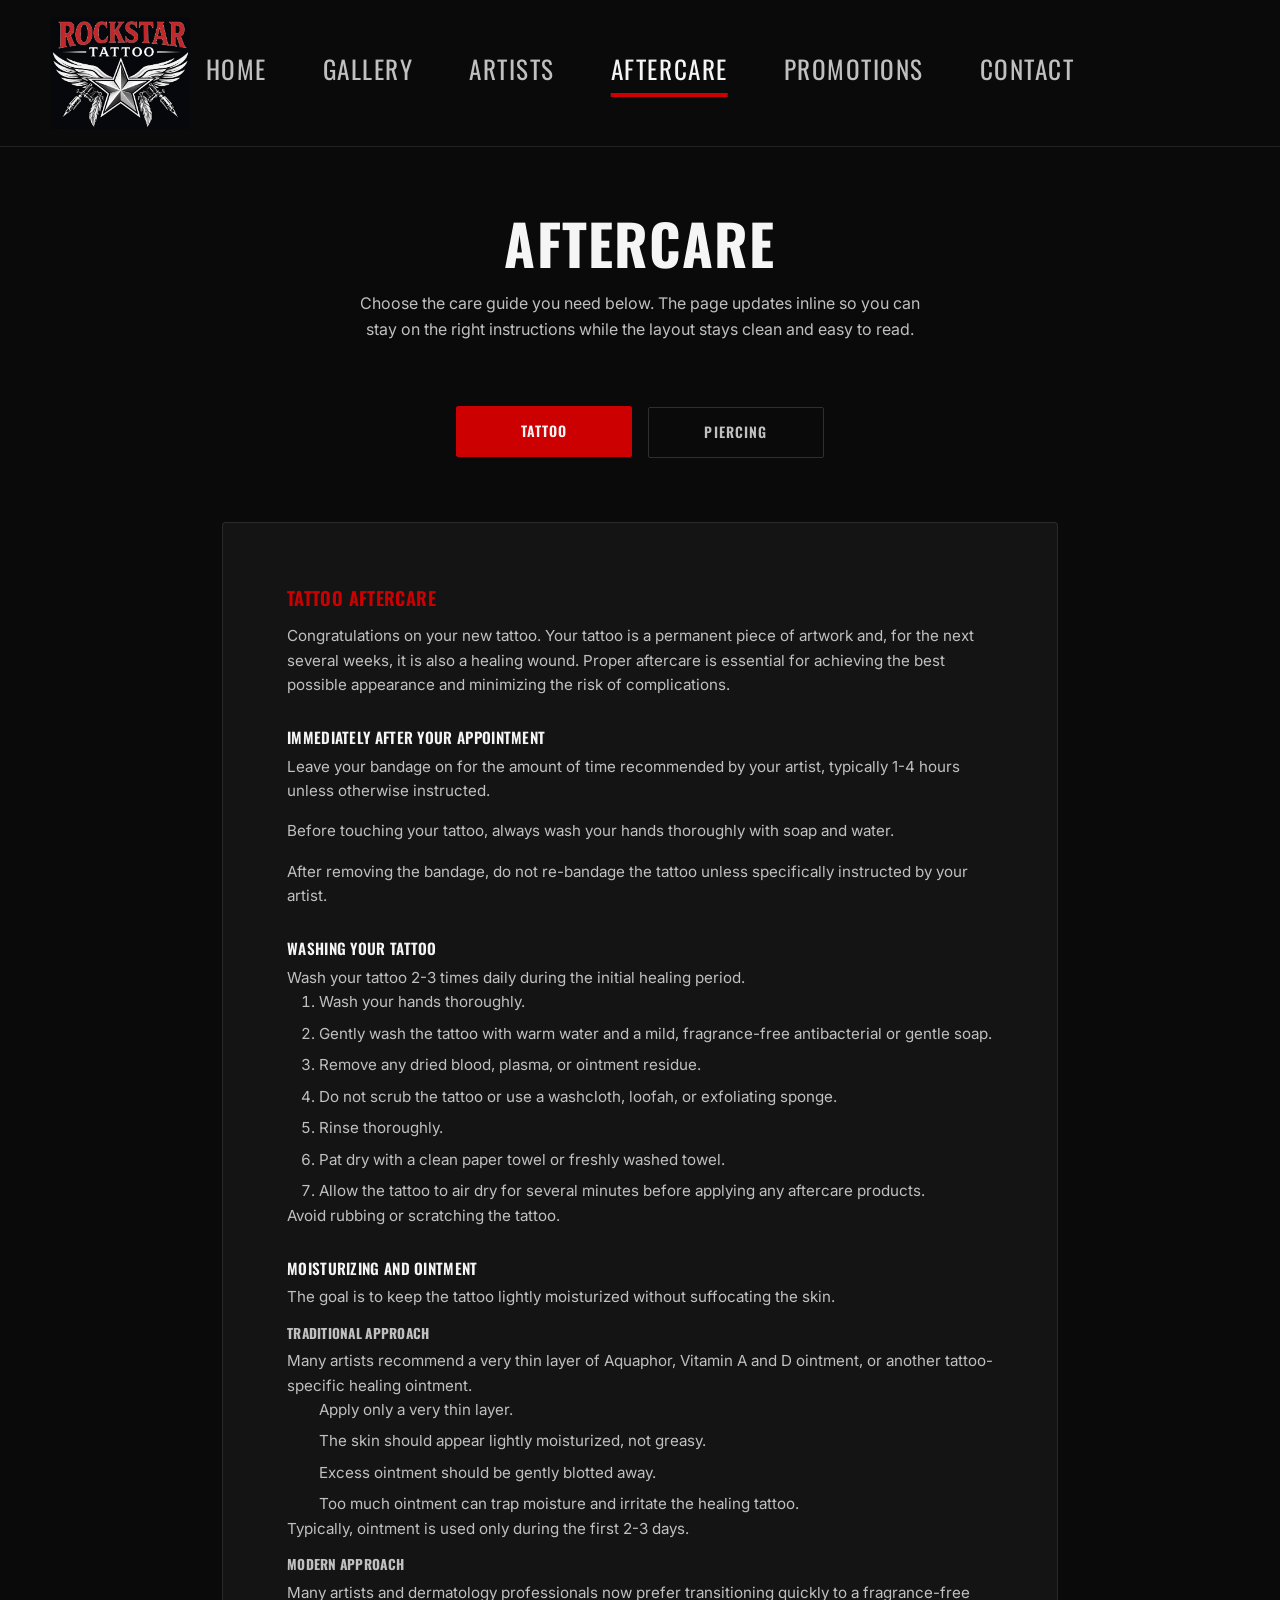
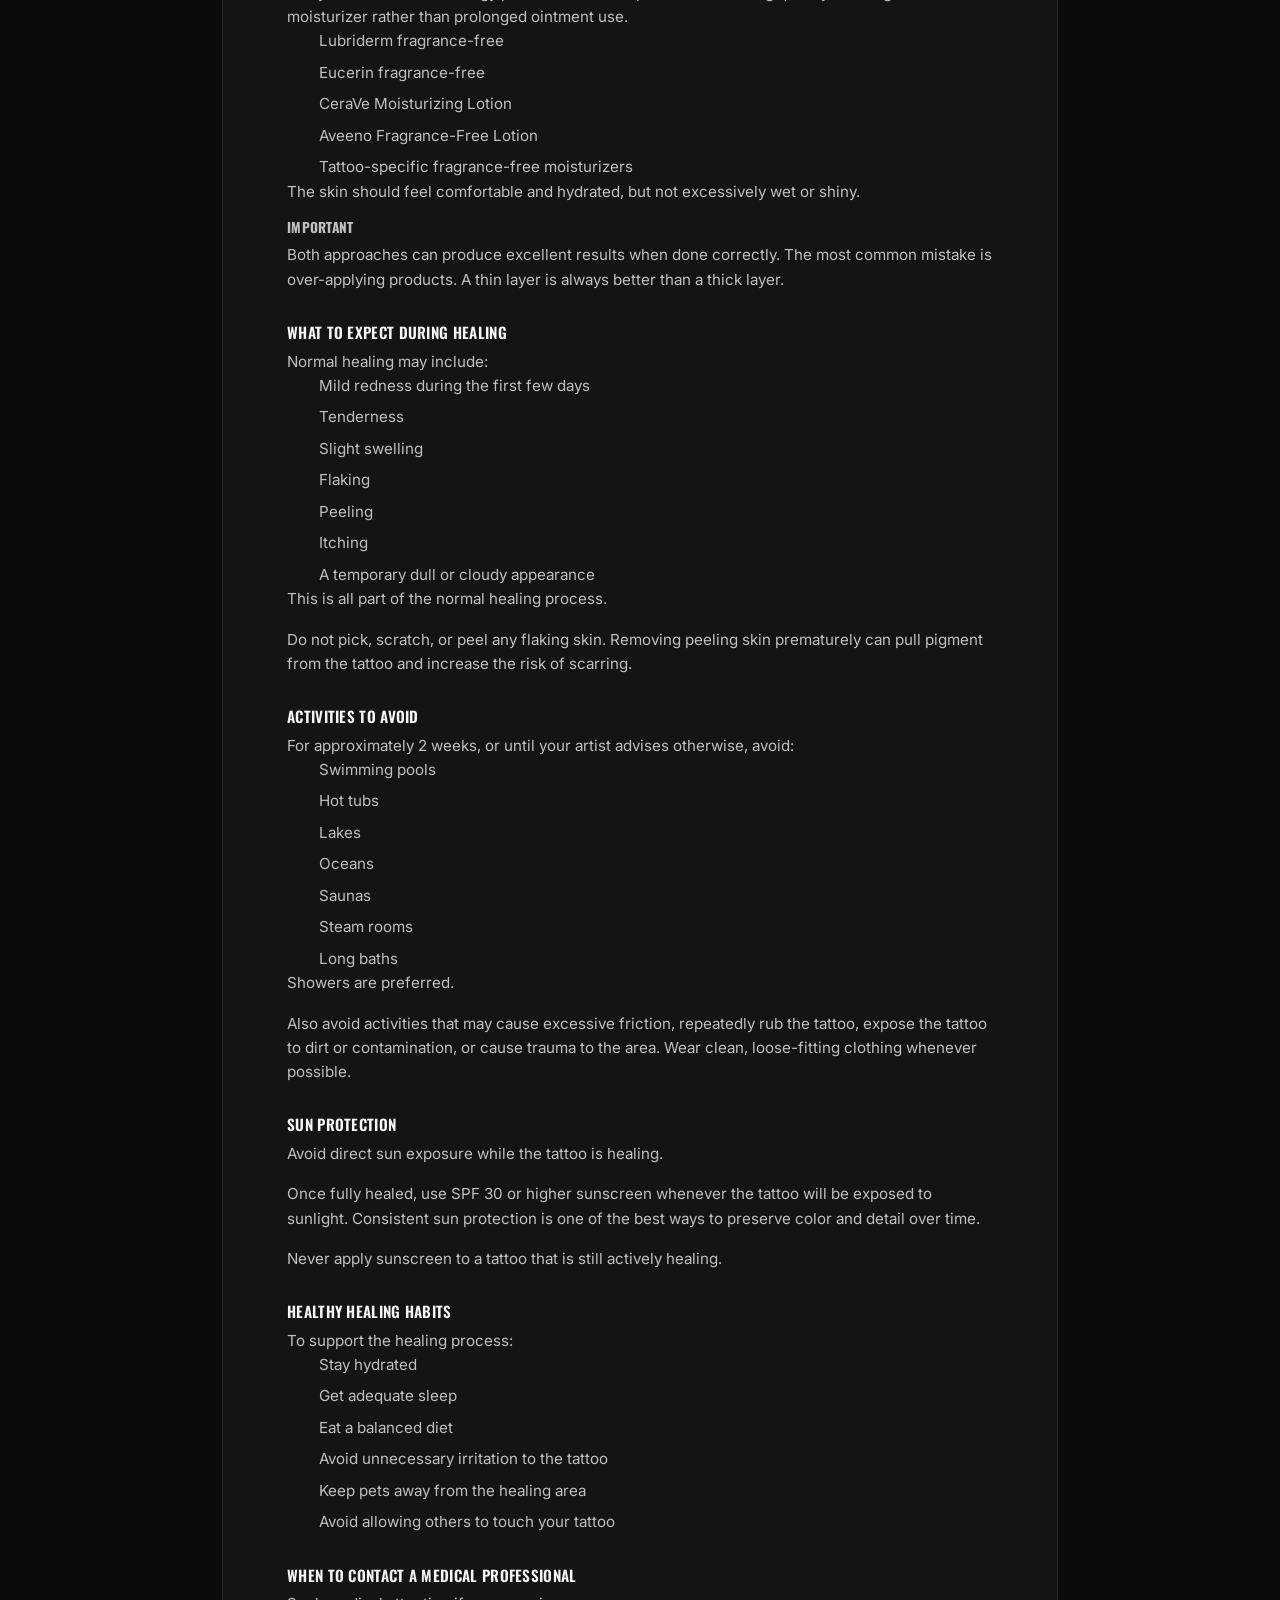
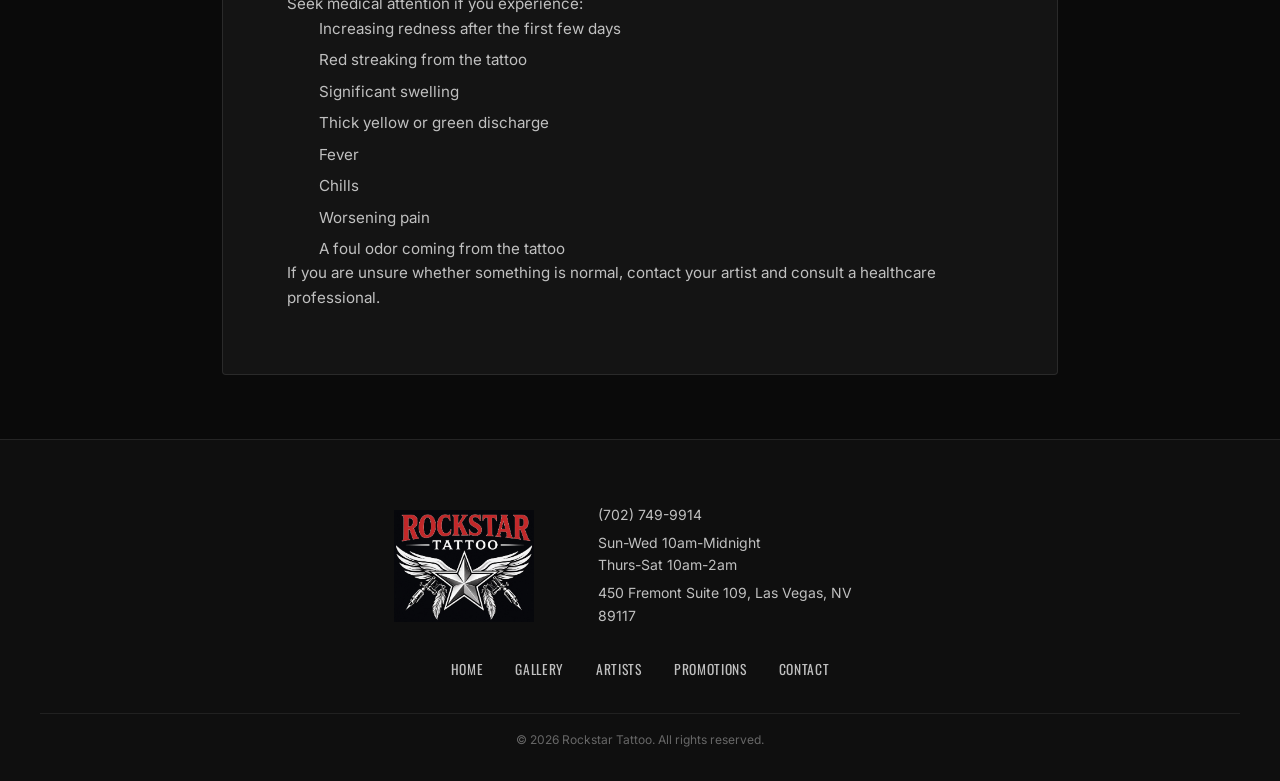
==== aftercare.html @ 1f066c07 "Polish mobile services and navigation Keep services in a two-column mobile layout with tighter spaci" ====
<!DOCTYPE html>
<html lang="en">
<head>
  <meta charset="UTF-8">
  <meta name="viewport" content="width=device-width, initial-scale=1.0">
  <title>Aftercare | Rockstar Tattoo</title>
  <meta name="description" content="Read Rockstar Tattoo's tattoo and piercing aftercare instructions in one easy-to-use page.">
  <meta property="og:title" content="Aftercare | Rockstar Tattoo">
  <meta property="og:description" content="Tattoo and piercing aftercare instructions from Rockstar Tattoo.">
  <meta property="og:image" content="assets/images/rockstar-logo.jpg">
  <meta property="og:type" content="website">

  <link rel="stylesheet" href="css/variables.css?v=logo-jpg-1">
  <link rel="stylesheet" href="css/reset.css?v=layout-refine-1">
  <link rel="stylesheet" href="css/typography.css?v=cleanup-1">
  <link rel="stylesheet" href="css/header.css?v=cleanup-1">
  <link rel="stylesheet" href="css/nav.css?v=mobile-touchup-1">
  <link rel="stylesheet" href="css/footer.css?v=layout-refine-1">
  <link rel="stylesheet" href="css/aftercare.css?v=cleanup-1">
</head>
<body>

  <div class="promo-bar" role="banner" aria-label="Promotion announcement"></div>
  <!-- Sticky Header -->
  <header class="site-header">
    <a href="index.html">
      <img src="assets/images/rockstar-logo.jpg" alt="Rockstar Tattoo" class="header-logo" width="1905" height="1534">
    </a>
    <nav class="header-nav" aria-label="Main navigation">
      <a href="index.html">Home</a>
      <a href="gallery.html">Gallery</a>
      <a href="artists.html">Artists</a>
      <div class="nav-item-dropdown">
        <button type="button" class="nav-dropdown-toggle active" id="aftercare-header-toggle" aria-expanded="false" aria-controls="aftercare-header-menu">
          Aftercare
        </button>
        <div class="nav-dropdown-menu" id="aftercare-header-menu" aria-label="Aftercare submenu">
          <a href="aftercare.html?type=tattoo">Tattoo Aftercare</a>
          <a href="aftercare.html?type=piercing">Piercing Aftercare</a>
        </div>
      </div>
      <a href="promotions.html">Promotions</a>
      <a href="contact.html">Contact</a>
    </nav>
    <div class="header-actions">
      <button class="hamburger" id="hamburger" aria-expanded="false" aria-label="Open navigation menu" aria-controls="nav-overlay">
        <span></span><span></span><span></span>
      </button>
    </div>
  </header>
  <!-- Mobile Nav Overlay -->
  <div class="nav-overlay" id="nav-overlay" role="dialog" aria-label="Navigation menu" aria-hidden="true">
    <button class="nav-close" id="nav-close" aria-label="Close navigation menu">&#x2715;</button>
    <nav aria-label="Mobile navigation">
      <a href="index.html">Home</a>
      <a href="gallery.html">Gallery</a>
      <a href="artists.html">Artists</a>
      <div class="nav-item-dropdown">
        <button type="button" class="nav-dropdown-toggle active" id="aftercare-mobile-toggle" aria-expanded="false" aria-controls="aftercare-mobile-menu">
          Aftercare
        </button>
        <div class="nav-dropdown-menu" id="aftercare-mobile-menu" aria-label="Aftercare submenu">
          <a href="aftercare.html?type=tattoo">Tattoo Aftercare</a>
          <a href="aftercare.html?type=piercing">Piercing Aftercare</a>
        </div>
      </div>
      <a href="promotions.html">Promotions</a>
      <a href="contact.html">Contact</a>
    </nav>
  </div>


  <main class="aftercare-page">
    <h1>Aftercare</h1>
    <p class="aftercare-intro">Choose the care guide you need below. The page updates inline so you can stay on the right instructions while the layout stays clean and easy to read.</p>

    <div class="aftercare-switcher" aria-label="Aftercare type switcher">
      <button type="button" class="aftercare-tab is-active" data-aftercare-target="tattoo" aria-pressed="true">Tattoo</button>
      <button type="button" class="aftercare-tab" data-aftercare-target="piercing" aria-pressed="false">Piercing</button>
    </div>

    <div class="aftercare-panels" aria-live="polite">
      <article class="aftercare-panel" data-aftercare-panel="tattoo">
        <h2>Tattoo Aftercare</h2>
        <p>Congratulations on your new tattoo. Your tattoo is a permanent piece of artwork and, for the next several weeks, it is also a healing wound. Proper aftercare is essential for achieving the best possible appearance and minimizing the risk of complications.</p>

        <h3>Immediately After Your Appointment</h3>
        <p>Leave your bandage on for the amount of time recommended by your artist, typically 1-4 hours unless otherwise instructed.</p>
        <p>Before touching your tattoo, always wash your hands thoroughly with soap and water.</p>
        <p>After removing the bandage, do not re-bandage the tattoo unless specifically instructed by your artist.</p>

        <h3>Washing Your Tattoo</h3>
        <p>Wash your tattoo 2-3 times daily during the initial healing period.</p>
        <ol class="aftercare-steps">
          <li>Wash your hands thoroughly.</li>
          <li>Gently wash the tattoo with warm water and a mild, fragrance-free antibacterial or gentle soap.</li>
          <li>Remove any dried blood, plasma, or ointment residue.</li>
          <li>Do not scrub the tattoo or use a washcloth, loofah, or exfoliating sponge.</li>
          <li>Rinse thoroughly.</li>
          <li>Pat dry with a clean paper towel or freshly washed towel.</li>
          <li>Allow the tattoo to air dry for several minutes before applying any aftercare products.</li>
        </ol>
        <p>Avoid rubbing or scratching the tattoo.</p>

        <h3>Moisturizing and Ointment</h3>
        <p>The goal is to keep the tattoo lightly moisturized without suffocating the skin.</p>
        <h4>Traditional Approach</h4>
        <p>Many artists recommend a very thin layer of Aquaphor, Vitamin A and D ointment, or another tattoo-specific healing ointment.</p>
        <ul class="aftercare-list">
          <li>Apply only a very thin layer.</li>
          <li>The skin should appear lightly moisturized, not greasy.</li>
          <li>Excess ointment should be gently blotted away.</li>
          <li>Too much ointment can trap moisture and irritate the healing tattoo.</li>
        </ul>
        <p>Typically, ointment is used only during the first 2-3 days.</p>
        <h4>Modern Approach</h4>
        <p>Many artists and dermatology professionals now prefer transitioning quickly to a fragrance-free moisturizer rather than prolonged ointment use.</p>
        <ul class="aftercare-list">
          <li>Lubriderm fragrance-free</li>
          <li>Eucerin fragrance-free</li>
          <li>CeraVe Moisturizing Lotion</li>
          <li>Aveeno Fragrance-Free Lotion</li>
          <li>Tattoo-specific fragrance-free moisturizers</li>
        </ul>
        <p>The skin should feel comfortable and hydrated, but not excessively wet or shiny.</p>
        <h4>Important</h4>
        <p>Both approaches can produce excellent results when done correctly. The most common mistake is over-applying products. A thin layer is always better than a thick layer.</p>

        <h3>What to Expect During Healing</h3>
        <p>Normal healing may include:</p>
        <ul class="aftercare-list">
          <li>Mild redness during the first few days</li>
          <li>Tenderness</li>
          <li>Slight swelling</li>
          <li>Flaking</li>
          <li>Peeling</li>
          <li>Itching</li>
          <li>A temporary dull or cloudy appearance</li>
        </ul>
        <p>This is all part of the normal healing process.</p>
        <p>Do not pick, scratch, or peel any flaking skin. Removing peeling skin prematurely can pull pigment from the tattoo and increase the risk of scarring.</p>

        <h3>Activities to Avoid</h3>
        <p>For approximately 2 weeks, or until your artist advises otherwise, avoid:</p>
        <ul class="aftercare-list">
          <li>Swimming pools</li>
          <li>Hot tubs</li>
          <li>Lakes</li>
          <li>Oceans</li>
          <li>Saunas</li>
          <li>Steam rooms</li>
          <li>Long baths</li>
        </ul>
        <p>Showers are preferred.</p>
        <p>Also avoid activities that may cause excessive friction, repeatedly rub the tattoo, expose the tattoo to dirt or contamination, or cause trauma to the area. Wear clean, loose-fitting clothing whenever possible.</p>

        <h3>Sun Protection</h3>
        <p>Avoid direct sun exposure while the tattoo is healing.</p>
        <p>Once fully healed, use SPF 30 or higher sunscreen whenever the tattoo will be exposed to sunlight. Consistent sun protection is one of the best ways to preserve color and detail over time.</p>
        <p>Never apply sunscreen to a tattoo that is still actively healing.</p>

        <h3>Healthy Healing Habits</h3>
        <p>To support the healing process:</p>
        <ul class="aftercare-list">
          <li>Stay hydrated</li>
          <li>Get adequate sleep</li>
          <li>Eat a balanced diet</li>
          <li>Avoid unnecessary irritation to the tattoo</li>
          <li>Keep pets away from the healing area</li>
          <li>Avoid allowing others to touch your tattoo</li>
        </ul>

        <h3>When to Contact a Medical Professional</h3>
        <p>Seek medical attention if you experience:</p>
        <ul class="aftercare-list">
          <li>Increasing redness after the first few days</li>
          <li>Red streaking from the tattoo</li>
          <li>Significant swelling</li>
          <li>Thick yellow or green discharge</li>
          <li>Fever</li>
          <li>Chills</li>
          <li>Worsening pain</li>
          <li>A foul odor coming from the tattoo</li>
        </ul>
        <p>If you are unsure whether something is normal, contact your artist and consult a healthcare professional.</p>
      </article>

      <article class="aftercare-panel" data-aftercare-panel="piercing" hidden>
        <h2>Piercing Aftercare</h2>
        <p>Congratulations on your new piercing. A piercing heals from the outside inward and often takes longer to heal than it appears. Patience and consistent aftercare are the keys to a successful healing process.</p>

        <h3>General Care</h3>
        <p>Always wash your hands before touching your piercing or jewelry.</p>
        <ul class="aftercare-list">
          <li>Leave jewelry in place.</li>
          <li>Avoid unnecessary touching, twisting, or rotating.</li>
          <li>Avoid changing jewelry until healing is complete or your piercer advises it is safe.</li>
          <li>Avoid sleeping directly on healing piercings whenever possible.</li>
          <li>Keep cosmetics, skincare products, and hair products away from the piercing.</li>
        </ul>

        <h3>Cleaning Your Piercing</h3>
        <h4>Modern Standard (Recommended)</h4>
        <p>Most professional piercing organizations today recommend sterile saline wound wash 0.9 percent sodium chloride.</p>
        <p>To clean:</p>
        <ol class="aftercare-steps">
          <li>Spray sterile saline onto the piercing.</li>
          <li>Allow it to soak briefly.</li>
          <li>Gently remove softened debris if necessary.</li>
          <li>Pat dry with clean disposable paper products.</li>
        </ol>
        <p>Clean 1-2 times daily unless instructed otherwise by your piercer.</p>

        <h4>Traditional Approach</h4>
        <p>Some studios have historically recommended products such as Bactine, antiseptic sprays, or sea salt soaks. Many people have healed successfully using these methods.</p>
        <p>However, modern piercing standards generally favor sterile saline because it is less likely to cause irritation and is easier to use consistently.</p>
        <p>If your piercer specifically recommends Bactine or another antiseptic product, follow their guidance and monitor for dryness or irritation.</p>

        <h3>Oral Piercings</h3>
        <p>Healing typically takes 4-8 weeks.</p>
        <p>Care:</p>
        <ul class="aftercare-list">
          <li>Use an alcohol-free antimicrobial mouth rinse after meals and before bed.</li>
          <li>Rinse with water after eating if mouthwash is not available.</li>
          <li>Maintain excellent oral hygiene.</li>
          <li>Minimize alcohol and tobacco use during healing.</li>
          <li>Avoid oral contact until your piercer's recommended healing period has passed.</li>
          <li>Expect some swelling during the first several days.</li>
        </ul>
        <p>Cold beverages and ice chips may help reduce swelling.</p>

        <h3>Ear, Nose, Eyebrow, Septum, and Facial Piercings</h3>
        <p>Healing times vary and may range from several weeks to many months depending on the location.</p>
        <p>Care:</p>
        <ul class="aftercare-list">
          <li>Clean with sterile saline.</li>
          <li>Leave jewelry in place.</li>
          <li>Avoid sleeping directly on the piercing.</li>
          <li>Clean earbuds, headphones, phones, and pillowcases regularly.</li>
          <li>Avoid unnecessary touching.</li>
        </ul>

        <h3>Navel, Nipple, and Genital Piercings</h3>
        <p>These areas may take several months to heal fully.</p>
        <p>Care:</p>
        <ul class="aftercare-list">
          <li>Clean with sterile saline.</li>
          <li>Wear clean, breathable clothing.</li>
          <li>Minimize friction whenever possible.</li>
          <li>Follow all jewelry recommendations from your piercer.</li>
        </ul>
        <p>For genital piercings:</p>
        <ul class="aftercare-list">
          <li>Practice excellent hygiene.</li>
          <li>Avoid contact with unwashed hands.</li>
          <li>Follow your piercer's recommendations regarding sexual activity during healing.</li>
        </ul>

        <h3>What Is Normal During Healing</h3>
        <p>You may experience:</p>
        <ul class="aftercare-list">
          <li>Mild redness</li>
          <li>Slight swelling</li>
          <li>Tenderness</li>
          <li>Clear or pale-yellow discharge that dries into crusties</li>
          <li>Temporary sensitivity</li>
        </ul>
        <p>These are normal signs of healing.</p>

        <h3>When to Contact a Medical Professional</h3>
        <p>Seek medical attention if you experience:</p>
        <ul class="aftercare-list">
          <li>Increasing redness</li>
          <li>Significant swelling</li>
          <li>Severe pain</li>
          <li>Green or dark-colored discharge</li>
          <li>Fever</li>
          <li>Chills</li>
          <li>Red streaking</li>
          <li>A foul odor from the piercing</li>
        </ul>
        <p>If you are unsure whether your symptoms are normal, contact your piercer and consult a healthcare professional.</p>

        <h3>Final Thoughts</h3>
        <p>Healing is a partnership between you, your artist or piercer, and your body.</p>
        <p>Most complications occur from excessive touching, over-cleaning, under-cleaning, picking at healing tissue, using too many products, or returning to normal activities too quickly.</p>
        <p>When in doubt, keep it simple: keep the area clean, avoid unnecessary irritation, and give your body time to heal. Consistent, gentle care almost always produces the best results.</p>
      </article>
    </div>
  </main>
  <!-- Footer -->
  <footer class="site-footer">
    <div class="footer-inner">
      <a href="index.html">
        <img src="assets/images/rockstar-logo.jpg" alt="Rockstar Tattoo" class="footer-logo" width="1905" height="1534" loading="lazy">
      </a>
      <nav class="footer-nav" aria-label="Footer navigation">
        <a href="index.html">Home</a>
        <a href="gallery.html">Gallery</a>
        <a href="artists.html">Artists</a>
        <a href="promotions.html">Promotions</a>
        <a href="contact.html">Contact</a>
      </nav>
      <div class="footer-info">
        <a href="tel:7027499914">(702) 749-9914</a>
        <p class="footer-hours">Sun-Wed 10am-Midnight<br>Thurs-Sat 10am-2am</p>
        <p>450 Fremont Suite 109, Las Vegas, NV 89117</p>
      </div>
    </div>
    <p class="footer-copyright">&copy; <span id="footer-year"></span> Rockstar Tattoo. All rights reserved.</p>
  </footer>

  <script src="js/promos.js?v=cleanup-1"></script>
  <script src="js/nav.js?v=cleanup-1"></script>
  <script src="js/countdown.js?v=cleanup-1"></script>
  <script src="js/aftercare.js?v=cleanup-1"></script>
</body>
</html>
---- css/variables.css ----
:root {
  /* Palette */
  --color-black:   #0a0a0a;
  --color-red:     #cc0000;
  --color-silver:  #c0c0c0;
  --color-white:   #f5f5f5;
  --color-overlay: rgba(0, 0, 0, 0.6);

  /* Typography */
  --font-heading: 'Oswald', sans-serif;
  --font-body:    'Inter', sans-serif;
  --font-size-base: 1rem;
  --line-height-base: 1.6;

  /* Spacing */
  --space-xs: 0.5rem;
  --space-sm: 1rem;
  --space-md: 2rem;
  --space-lg: 4rem;
  --space-xl: 8rem;

  /* Layout */
  --max-width:    1200px;
  --header-height: 126px;

  /* Transitions */
  --transition-fast: 150ms ease;
  --transition-base: 300ms ease;

  /* Z-index scale */
  --z-header:  100;
  --z-overlay: 200;
  --z-modal:   300;
}

/* Focus ring — red/silver for dark palette */
:focus-visible {
  outline: 2px solid var(--color-red);
  outline-offset: 3px;
}

@media (prefers-reduced-motion: reduce) {
  :root {
    --transition-fast: 0ms;
    --transition-base: 0ms;
  }
}

@media (min-width: 1280px) {
  :root {
    --header-height: 147px;
  }
}
---- css/typography.css ----
@import url('https://fonts.googleapis.com/css2?family=Oswald:wght@400;600;700&family=Inter:wght@400;500;600&display=swap');

body {
  font-family: var(--font-body);
  font-size: var(--font-size-base);
  color: var(--color-white);
  background-color: var(--color-black);
}

h1, h2, h3, h4, h5, h6 {
  font-family: var(--font-heading);
  line-height: 1.15;
  letter-spacing: 0.02em;
  text-transform: uppercase;
}

h1 { font-size: clamp(2rem, 5vw, 3.5rem); font-weight: 700; }
h2 { font-size: clamp(1.5rem, 4vw, 2.5rem); font-weight: 600; }
h3 { font-size: clamp(1.1rem, 2.5vw, 1.5rem); font-weight: 600; }

p {
  line-height: var(--line-height-base);
  color: var(--color-silver);
}

.text-red    { color: var(--color-red); }
.text-silver { color: var(--color-silver); }
.text-white  { color: var(--color-white); }

/* Buttons */
.btn-primary,
.btn-secondary,
.btn-call {
  display: inline-block;
  font-family: var(--font-heading);
  font-weight: 600;
  font-size: 0.9rem;
  letter-spacing: 0.08em;
  text-transform: uppercase;
  padding: 0.75rem 1.75rem;
  border-radius: 2px;
  transition: background-color var(--transition-fast), color var(--transition-fast),
              transform var(--transition-fast);
  cursor: pointer;
  border: none;
}

.btn-primary {
  background-color: var(--color-red);
  color: var(--color-white);
}

.btn-primary:hover {
  background-color: #aa0000;
  transform: translateY(-1px);
}

.btn-secondary {
  background-color: transparent;
  color: var(--color-white);
  border: 2px solid var(--color-silver);
}

.btn-secondary:hover {
  background-color: var(--color-silver);
  color: var(--color-black);
}

.btn-call {
  background-color: var(--color-red);
  color: var(--color-white);
  width: 100%;
  text-align: center;
}

.btn-call:hover {
  background-color: #aa0000;
}
---- css/header.css ----
/* ── Promo Bar ── */
.promo-bar {
  background-color: var(--color-red);
  color: var(--color-white);
  text-align: center;
  padding: var(--space-xs) var(--space-sm);
  font-family: var(--font-body);
  font-size: 0.85rem;
  display: none; /* shown by JS when promo is active */
}

.promo-bar.is-visible {
  display: block;
}

.promo-bar a {
  color: var(--color-white);
  text-decoration: underline;
  font-weight: 600;
}

/* ── Sticky Header ── */
.site-header {
  position: sticky;
  top: 0;
  z-index: var(--z-header);
  height: var(--header-height);
  background-color: var(--color-black);
  border-bottom: 1px solid rgba(192, 192, 192, 0.12);
  display: flex;
  align-items: center;
  justify-content: space-between;
  padding: 0 clamp(1rem, 4vw, 3.5rem);
}

.site-header > a {
  position: relative;
  z-index: 2;
  display: flex;
  align-items: center;
}

.header-logo {
  height: 95px;
  width: auto;
  object-fit: contain;
  display: block;
}

@media (min-width: 1280px) {
  .header-logo {
    height: 112px;
  }
}

/* ── Desktop Nav (hidden on mobile) ── */
.header-nav {
  display: none;
}

@media (min-width: 1280px) {
  .header-nav {
    position: absolute;
    left: 50%;
    transform: translateX(-50%);
    display: flex;
    align-items: center;
    justify-content: center;
    gap: 3.5rem;
    width: max-content;
    max-width: calc(100vw - 16rem);
  }

  .header-nav a,
  .header-nav .nav-dropdown-toggle {
    font-family: var(--font-heading);
    font-size: 1.575rem;
    letter-spacing: 0.06em;
    text-transform: uppercase;
    color: var(--color-silver);
    transition: color var(--transition-fast);
    padding-bottom: 0.25rem;
    border-bottom: 4px solid transparent;
    background: none;
    border-left: none;
    border-right: none;
    border-top: none;
    outline: none;
    cursor: pointer;
  }

  .header-nav a:hover,
  .header-nav a.active,
  .header-nav .nav-dropdown-toggle:hover,
  .header-nav .nav-dropdown-toggle:focus-visible,
  .header-nav .nav-dropdown-toggle.active {
    color: var(--color-white);
    border-bottom-color: var(--color-red);
  }

  .nav-item-dropdown {
    position: relative;
    display: flex;
    align-items: center;
    margin: -1.3125rem 0;
    padding: 1.3125rem 0;
  }

  .nav-dropdown-menu {
    position: absolute;
    top: 100%;
    left: 0;
    min-width: 26.25rem;
    display: flex;
    flex-direction: column;
    padding: 0.875rem 0;
    background-color: rgba(10, 10, 10, 0.98);
    border: 1px solid rgba(192, 192, 192, 0.18);
    border-radius: 4px;
    box-shadow: 0 12px 24px rgba(0, 0, 0, 0.35);
    opacity: 0;
    visibility: hidden;
    transform: translateY(6px);
    transition: opacity var(--transition-fast), transform var(--transition-fast), visibility var(--transition-fast);
    pointer-events: none;
    z-index: calc(var(--z-header) + 1);
  }

  .nav-dropdown-menu a {
    padding: 1.225rem 1.75rem;
    font-size: 1.435rem;
    letter-spacing: 0.05em;
    border-bottom: none;
    white-space: nowrap;
  }

  .nav-dropdown-menu a:hover {
    background-color: rgba(255, 255, 255, 0.03);
  }

  .nav-item-dropdown:hover .nav-dropdown-menu,
  .nav-item-dropdown:focus-within .nav-dropdown-menu,
  .nav-item-dropdown.is-open .nav-dropdown-menu {
    opacity: 1;
    visibility: visible;
    transform: translateY(0);
    pointer-events: auto;
  }

  .header-nav .nav-item-dropdown:hover > .nav-dropdown-menu,
  .header-nav .nav-item-dropdown:focus-within > .nav-dropdown-menu,
  .header-nav .nav-item-dropdown.is-open > .nav-dropdown-menu {
    opacity: 1;
    visibility: visible;
    transform: translateY(0);
    pointer-events: auto;
  }
}

/* ── Hamburger (visible on mobile only) ── */
.hamburger {
  display: flex;
  flex-direction: column;
  justify-content: space-between;
  width: 49px;
  height: 35px;
  background: none;
  border: none;
  cursor: pointer;
  padding: 0;
}

.hamburger span {
  display: block;
  width: 100%;
  height: 4px;
  background-color: var(--color-white);
  transition: transform var(--transition-base), opacity var(--transition-fast);
}

@media (min-width: 1280px) {
  .hamburger {
    display: none;
  }
}

/* ── Header actions wrapper ── */
.header-actions {
  position: relative;
  z-index: 2;
  display: flex;
  align-items: center;
  gap: var(--space-sm);
  margin-left: auto;
}
---- css/nav.css ----
/* ── Mobile Nav Overlay ── */
.nav-overlay {
  position: fixed;
  inset: 0;
  background-color: rgba(0, 0, 0, 0.97);
  z-index: var(--z-overlay);
  display: flex;
  flex-direction: column;
  align-items: center;
  justify-content: flex-start;
  gap: var(--space-sm);
  box-sizing: border-box;
  min-height: 100dvh;
  height: 100dvh;
  padding: calc(env(safe-area-inset-top, 0px) + 4rem) var(--space-sm)
    calc(env(safe-area-inset-bottom, 0px) + var(--space-sm));
  opacity: 0;
  visibility: hidden;
  pointer-events: none;
  transition: opacity var(--transition-base), visibility var(--transition-base);
  overflow-x: hidden;
  overflow-y: auto;
  -webkit-overflow-scrolling: touch;
  overscroll-behavior: contain;
}

.nav-overlay.nav-open {
  opacity: 1;
  visibility: visible;
  pointer-events: auto;
}

.nav-overlay nav {
  display: flex;
  flex-direction: column;
  align-items: center;
  gap: 0.875rem;
  margin: auto 0;
}

.nav-overlay nav a,
.nav-overlay .nav-dropdown-toggle {
  font-family: var(--font-heading);
  font-size: clamp(1.25rem, 5vw, 1.875rem);
  font-weight: 700;
  line-height: 1.1;
  text-transform: uppercase;
  letter-spacing: 0.06em;
  color: var(--color-white);
  transition: color var(--transition-fast);
  background: none;
  border: none;
  cursor: pointer;
  padding: 0;
}

.nav-overlay nav a:hover,
.nav-overlay .nav-dropdown-toggle:hover,
.nav-overlay .nav-dropdown-toggle:focus-visible,
.nav-overlay .nav-dropdown-toggle.active {
  color: var(--color-red);
}

.nav-overlay .nav-item-dropdown {
  display: flex;
  flex-direction: column;
  align-items: center;
  gap: 0;
  width: 100%;
}

.nav-overlay .nav-dropdown-menu {
  display: flex;
  flex-direction: column;
  align-items: center;
  gap: 0.5rem;
  max-height: 0;
  opacity: 0;
  overflow: hidden;
  transition: max-height var(--transition-base), opacity var(--transition-fast);
  width: 100%;
}

.nav-overlay .nav-dropdown-menu a {
  font-size: clamp(0.95rem, 3.6vw, 1.15rem);
  font-weight: 500;
  line-height: 1.1;
  color: var(--color-silver);
}

.nav-overlay .nav-dropdown-menu a:hover {
  color: var(--color-white);
}

.nav-overlay .nav-item-dropdown.is-open .nav-dropdown-menu {
  max-height: 7rem;
  opacity: 1;
}

.nav-overlay .nav-item-dropdown.is-open {
  gap: 0.5rem;
}

/* Close button */
.nav-close {
  position: absolute;
  top: calc(env(safe-area-inset-top, 0px) + var(--space-sm));
  right: calc(env(safe-area-inset-right, 0px) + var(--space-sm));
  background: none;
  border: none;
  color: var(--color-silver);
  font-size: 2rem;
  cursor: pointer;
  line-height: 1;
  transition: color var(--transition-fast), transform var(--transition-fast);
  padding: var(--space-xs);
}

.nav-close:hover {
  color: var(--color-white);
  transform: rotate(90deg);
}

@media (max-height: 640px) {
  .nav-overlay {
    gap: 0.5rem;
    padding: calc(env(safe-area-inset-top, 0px) + 3rem) var(--space-xs)
      calc(env(safe-area-inset-bottom, 0px) + 0.5rem);
  }

  .nav-overlay nav {
    gap: 0.55rem;
  }

  .nav-overlay nav a,
  .nav-overlay .nav-dropdown-toggle {
    font-size: clamp(1.05rem, 4.6vw, 1.35rem);
    line-height: 1.05;
  }

  .nav-overlay .nav-dropdown-menu {
    gap: 0.35rem;
  }

  .nav-overlay .nav-dropdown-menu a {
    font-size: clamp(0.875rem, 3.4vw, 1rem);
    line-height: 1.05;
  }

  .nav-overlay .nav-item-dropdown.is-open {
    gap: 0.35rem;
  }

  .nav-close {
    top: calc(env(safe-area-inset-top, 0px) + 0.5rem);
    right: calc(env(safe-area-inset-right, 0px) + 0.5rem);
    font-size: 1.75rem;
  }
}
---- css/footer.css ----
.site-footer {
  background-color: #0f0f0f;
  border-top: 1px solid rgba(192, 192, 192, 0.12);
  padding: var(--space-lg) var(--space-md) var(--space-md);
}

.footer-inner {
  max-width: var(--max-width);
  margin: 0 auto;
  display: grid;
  grid-template-columns: 1fr;
  grid-template-areas:
    "info"
    "nav"
    "logo";
  justify-items: center;
  gap: var(--space-sm);
  text-align: center;
}

.footer-inner > a {
  grid-area: logo;
  display: flex;
  align-items: center;
  justify-content: center;
}

.footer-logo {
  height: clamp(82px, 16vw, 104px);
  width: auto;
  object-fit: contain;
}

.footer-nav {
  grid-area: nav;
  display: flex;
  flex-wrap: wrap;
  justify-content: center;
  gap: var(--space-xs) var(--space-md);
}

.footer-nav a {
  font-family: var(--font-heading);
  font-size: 0.85rem;
  letter-spacing: 0.05em;
  text-transform: uppercase;
  color: var(--color-silver);
  transition: color var(--transition-fast);
}

.footer-nav a:hover {
  color: var(--color-white);
}

.footer-info {
  grid-area: info;
  display: flex;
  flex-direction: column;
  gap: 0.35rem;
  justify-content: center;
}

.footer-info p,
.footer-info a {
  font-size: 0.875rem;
  color: var(--color-silver);
}

.footer-info a:hover {
  color: var(--color-white);
}

@media (min-width: 390px) {
  .footer-inner {
    grid-template-columns: auto minmax(0, 13.25rem);
    grid-template-areas:
      "logo info"
      "nav nav";
    justify-content: center;
    align-items: center;
    column-gap: var(--space-sm);
    row-gap: var(--space-md);
    text-align: left;
  }

  .footer-inner > a {
    justify-self: end;
  }

  .footer-info {
    justify-self: start;
  }

  .footer-nav {
    justify-self: center;
    text-align: center;
  }
}

@media (min-width: 768px) {
  .footer-inner {
    grid-template-columns: auto minmax(0, 18rem);
    column-gap: var(--space-lg);
  }

  .footer-logo {
    height: 112px;
  }

  .footer-nav {
    gap: var(--space-sm) var(--space-md);
  }
}

/* Social icons */
.footer-socials {
  display: none;
  gap: var(--space-sm);
  align-items: center;
  margin-top: var(--space-xs);
}

.footer-socials a {
  display: flex;
  align-items: center;
  justify-content: center;
  width: 36px;
  height: 36px;
  color: var(--color-silver);
  transition: color var(--transition-fast), transform var(--transition-fast);
}

.footer-socials a:hover {
  color: var(--color-white);
  transform: translateY(-2px);
}

.footer-socials svg {
  width: 20px;
  height: 20px;
  fill: currentColor;
}

.footer-copyright {
  max-width: var(--max-width);
  margin: var(--space-md) auto 0;
  padding-top: var(--space-sm);
  border-top: 1px solid rgba(192, 192, 192, 0.1);
  font-size: 0.75rem;
  color: rgba(192, 192, 192, 0.5);
  text-align: center;
}
---- css/aftercare.css ----
/* ── Aftercare Page ── */
.aftercare-page {
  padding: var(--space-lg) var(--space-md);
  max-width: 900px;
  margin: 0 auto;
}

.aftercare-page h1 {
  text-align: center;
  margin-bottom: var(--space-sm);
}

.aftercare-intro {
  max-width: 58ch;
  margin: 0 auto var(--space-lg);
  text-align: center;
  color: var(--color-silver);
}

.aftercare-switcher {
  display: flex;
  flex-wrap: wrap;
  justify-content: center;
  gap: var(--space-sm);
  margin-bottom: var(--space-lg);
}

.aftercare-tab {
  min-width: 11rem;
  padding: 0.85rem 1.25rem;
  border-radius: 2px;
  border: 1px solid rgba(192, 192, 192, 0.2);
  background-color: transparent;
  color: var(--color-silver);
  font-family: var(--font-heading);
  font-size: 0.88rem;
  font-weight: 600;
  letter-spacing: 0.08em;
  text-transform: uppercase;
  cursor: pointer;
  transition: background-color var(--transition-fast), color var(--transition-fast), border-color var(--transition-fast), transform var(--transition-fast);
}

.aftercare-tab:hover {
  color: var(--color-white);
  border-color: rgba(255, 255, 255, 0.35);
}

.aftercare-tab:focus-visible {
  color: var(--color-white);
  border-color: var(--color-red);
}

.aftercare-tab.is-active {
  background-color: var(--color-red);
  border-color: var(--color-red);
  color: var(--color-white);
  transform: translateY(-1px);
}

.aftercare-panels {
  display: block;
}

.aftercare-panel {
  background-color: #141414;
  border: 1px solid rgba(192, 192, 192, 0.12);
  border-radius: 4px;
  padding: var(--space-md);
}

.aftercare-panel h2 {
  margin-bottom: var(--space-sm);
  color: var(--color-red);
  font-size: 1.15rem;
}

.aftercare-panel h3 {
  margin-top: var(--space-md);
  margin-bottom: var(--space-xs);
  font-size: 0.95rem;
  color: var(--color-white);
}

.aftercare-panel h4 {
  margin-top: var(--space-sm);
  margin-bottom: var(--space-xs);
  font-size: 0.85rem;
  color: var(--color-silver);
}

.aftercare-panel p,
.aftercare-panel li {
  font-size: 0.95rem;
}

.aftercare-panel p + p {
  margin-top: var(--space-sm);
}

.aftercare-list,
.aftercare-steps {
  display: flex;
  flex-direction: column;
  gap: 0.45rem;
  padding-left: var(--space-md);
  margin: 0;
}

.aftercare-steps {
  list-style: decimal;
}

.aftercare-list li,
.aftercare-steps li {
  color: var(--color-silver);
}

.aftercare-panel > *:first-child {
  margin-top: 0;
}

@media (min-width: 768px) {
  .aftercare-panel {
    padding: var(--space-lg);
  }
}
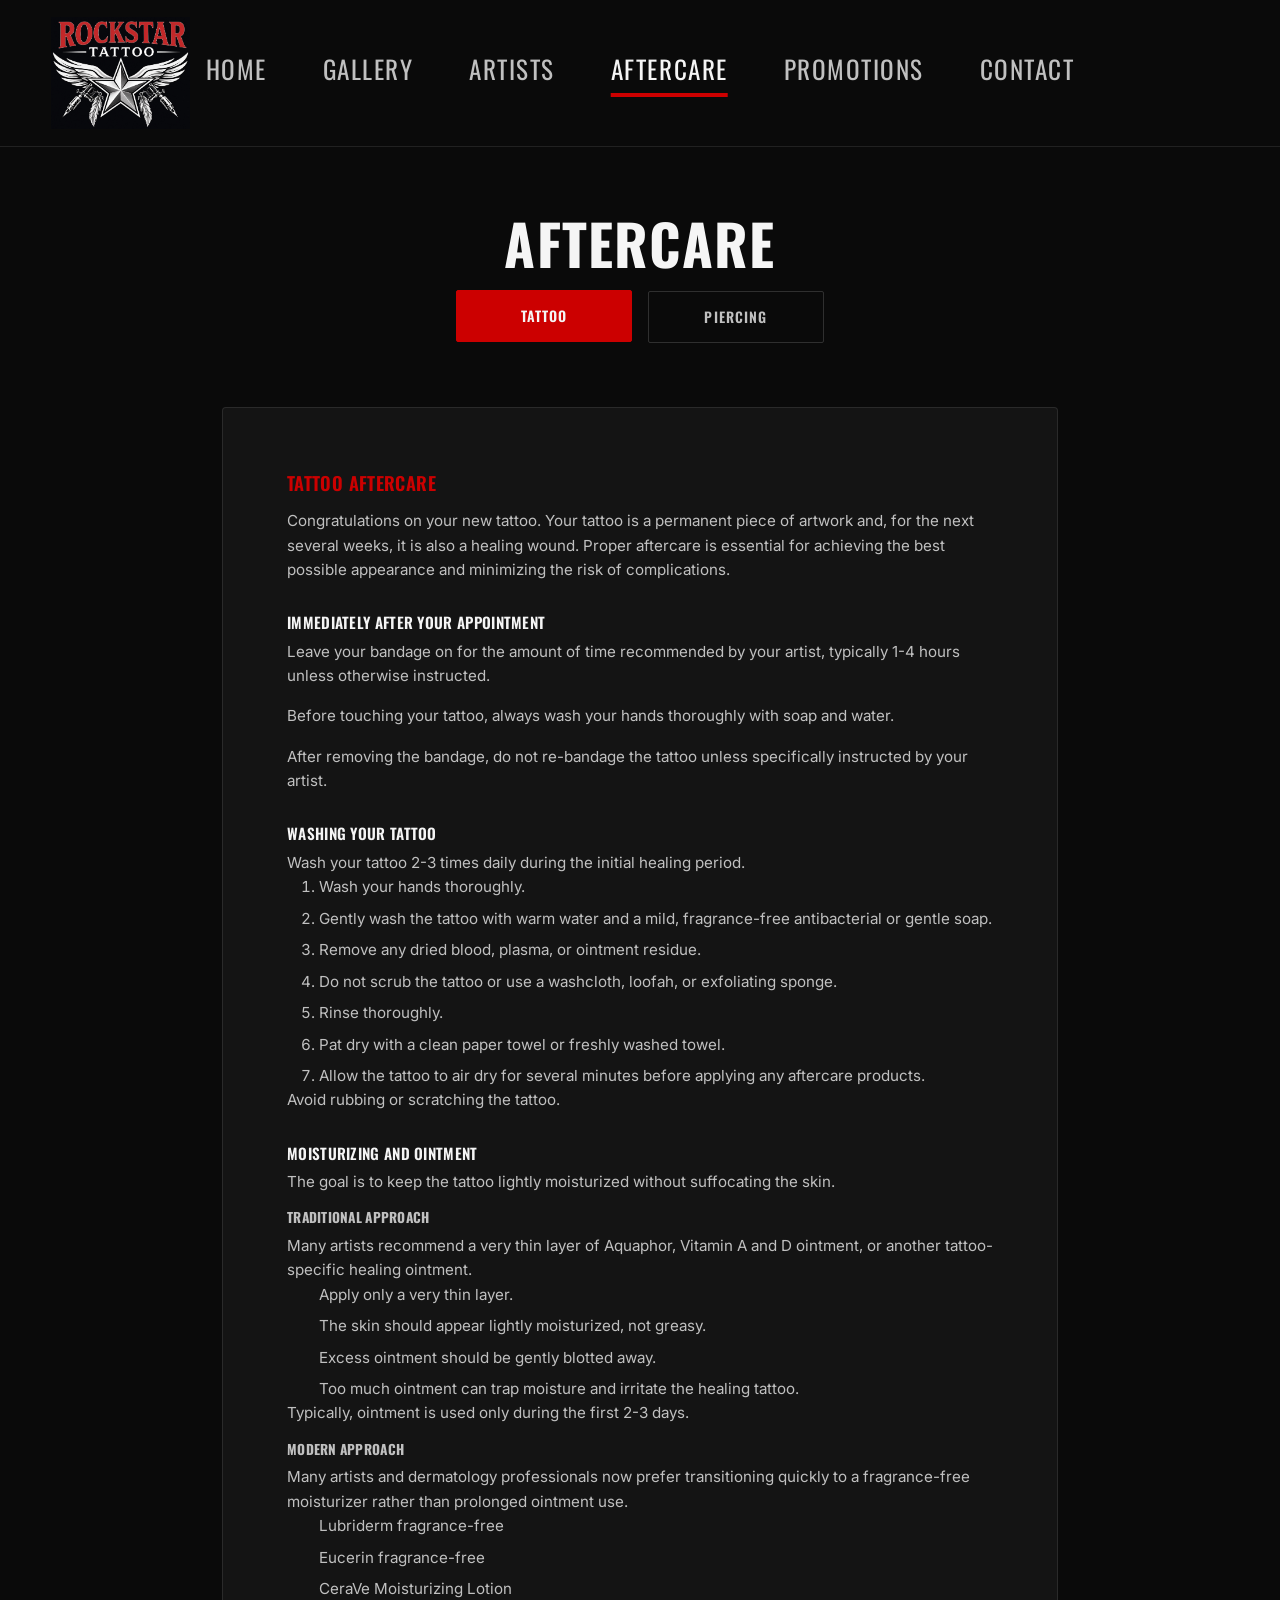
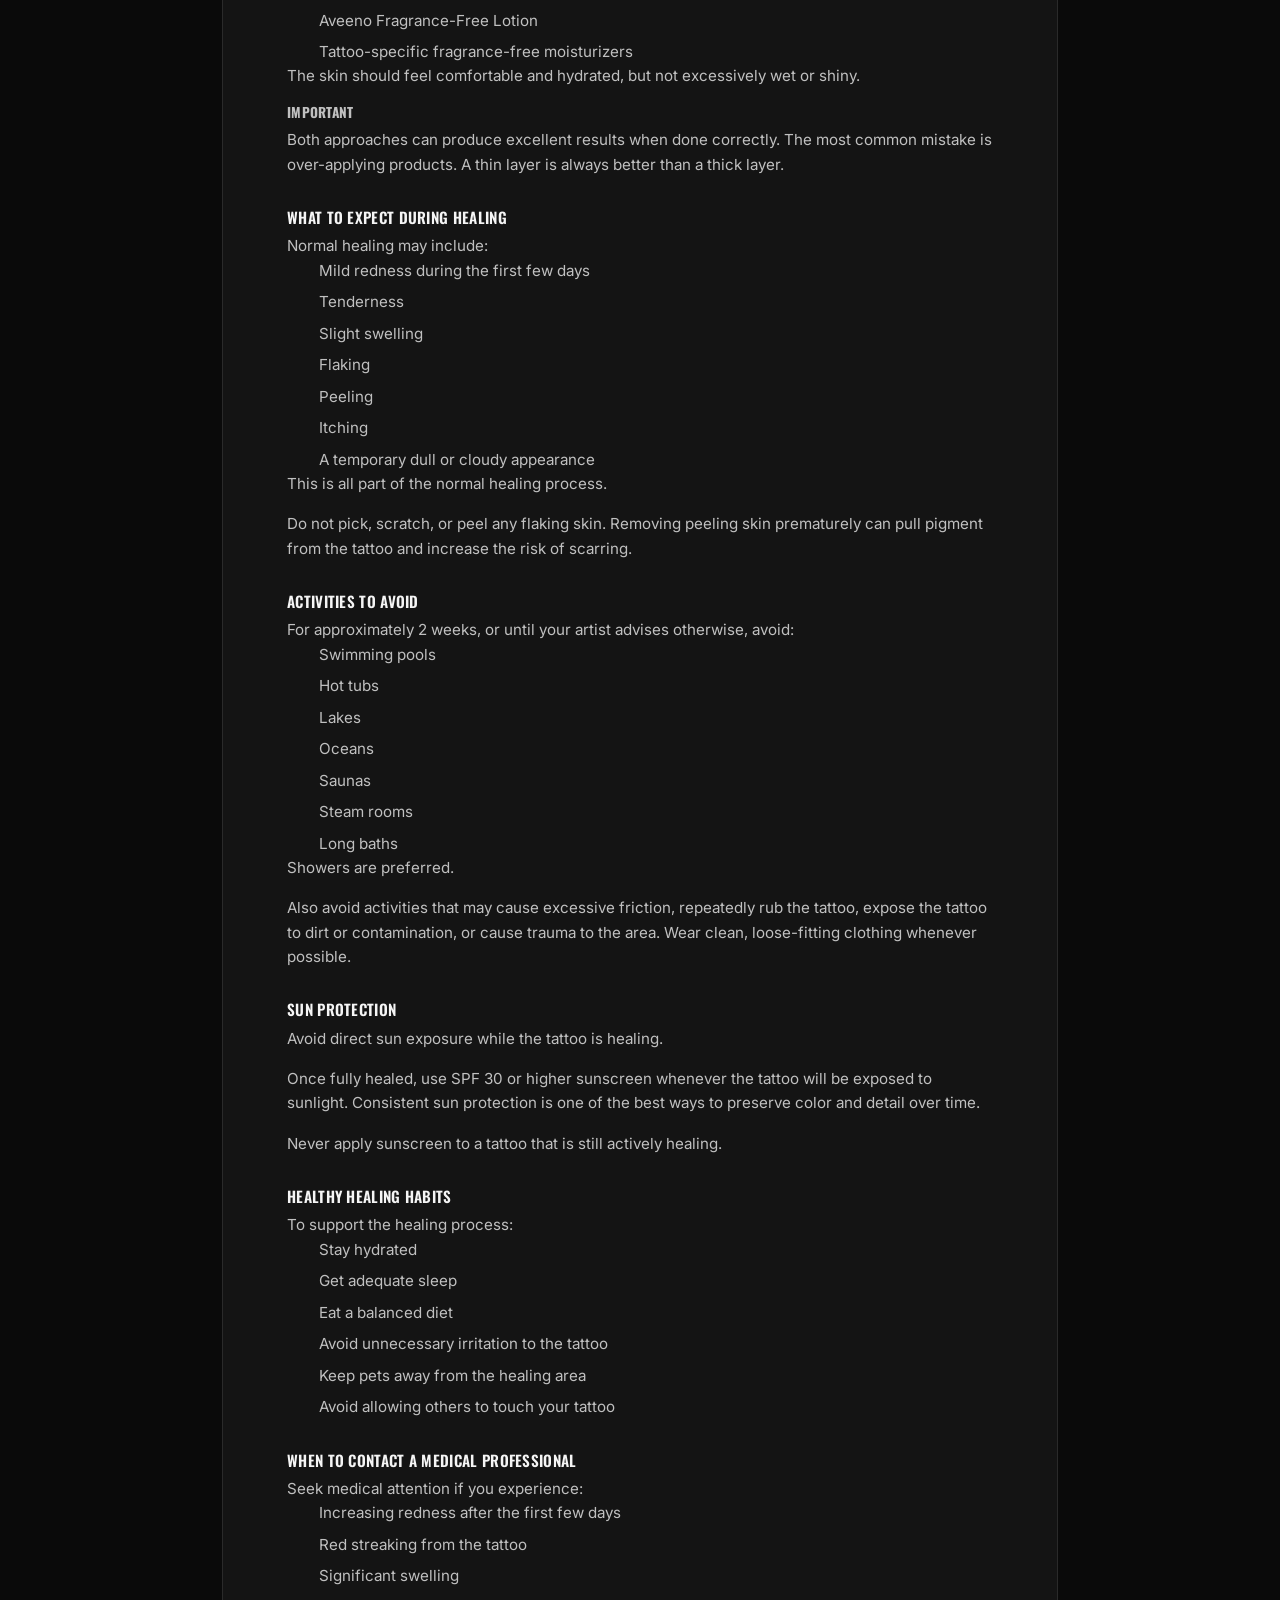
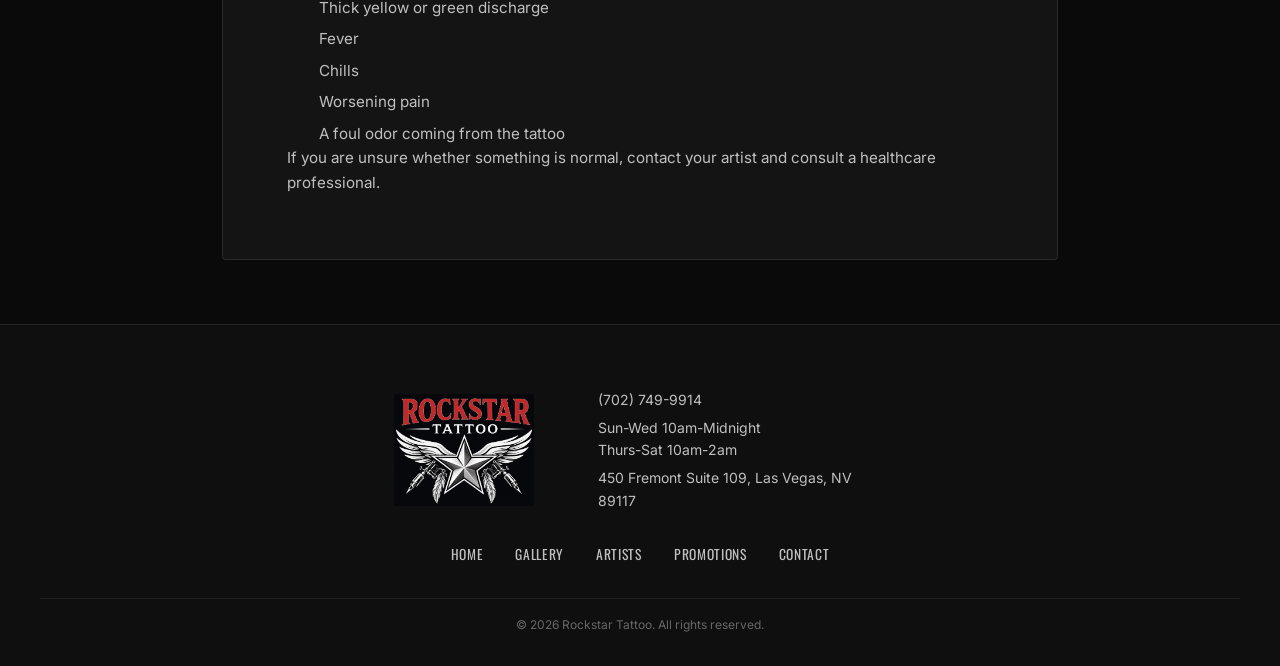
==== commit 33d519e3: "Remove aftercare intro copy" ====
--- a/aftercare.html
+++ b/aftercare.html
@@ -72,7 +72,6 @@
 
   <main class="aftercare-page">
     <h1>Aftercare</h1>
-    <p class="aftercare-intro">Choose the care guide you need below. The page updates inline so you can stay on the right instructions while the layout stays clean and easy to read.</p>
 
     <div class="aftercare-switcher" aria-label="Aftercare type switcher">
       <button type="button" class="aftercare-tab is-active" data-aftercare-target="tattoo" aria-pressed="true">Tattoo</button>
--- a/css/aftercare.css
+++ b/css/aftercare.css
@@ -8,13 +8,6 @@
 .aftercare-page h1 {
   text-align: center;
   margin-bottom: var(--space-sm);
-}
-
-.aftercare-intro {
-  max-width: 58ch;
-  margin: 0 auto var(--space-lg);
-  text-align: center;
-  color: var(--color-silver);
 }
 
 .aftercare-switcher {
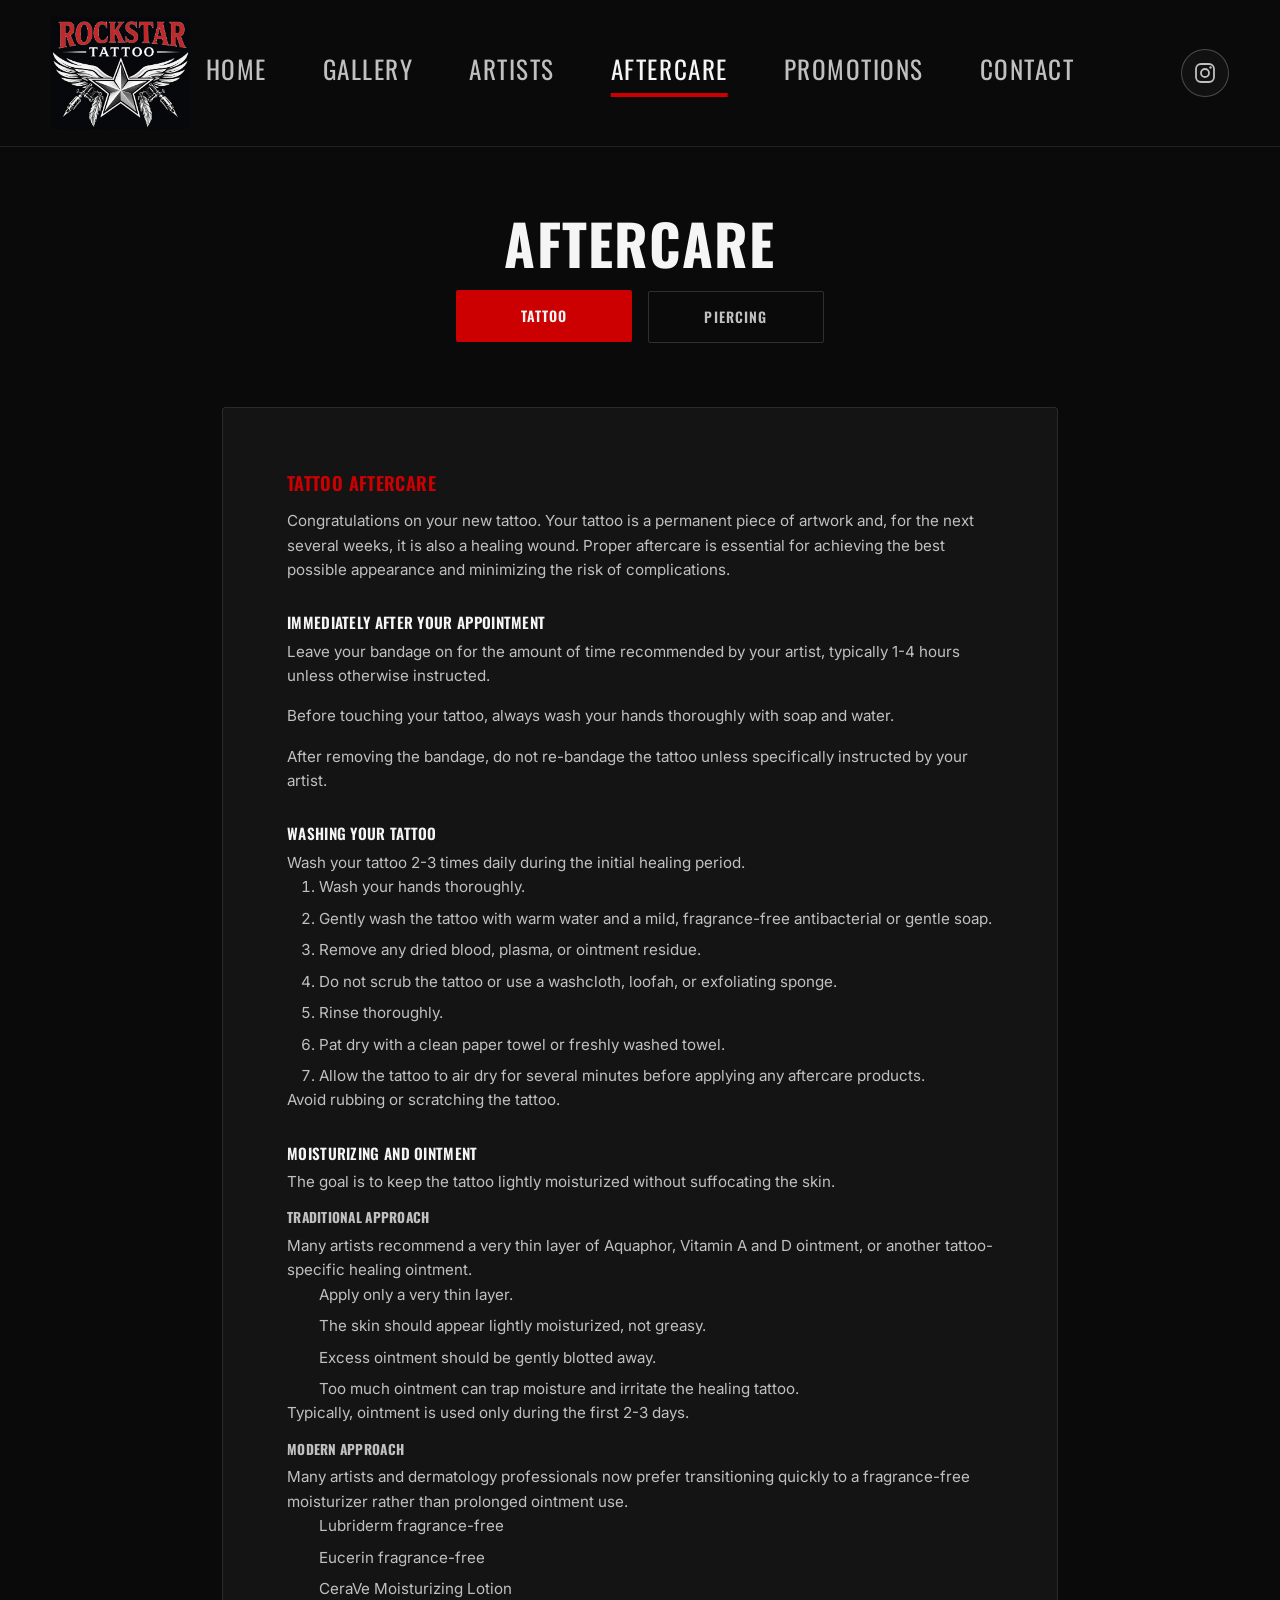
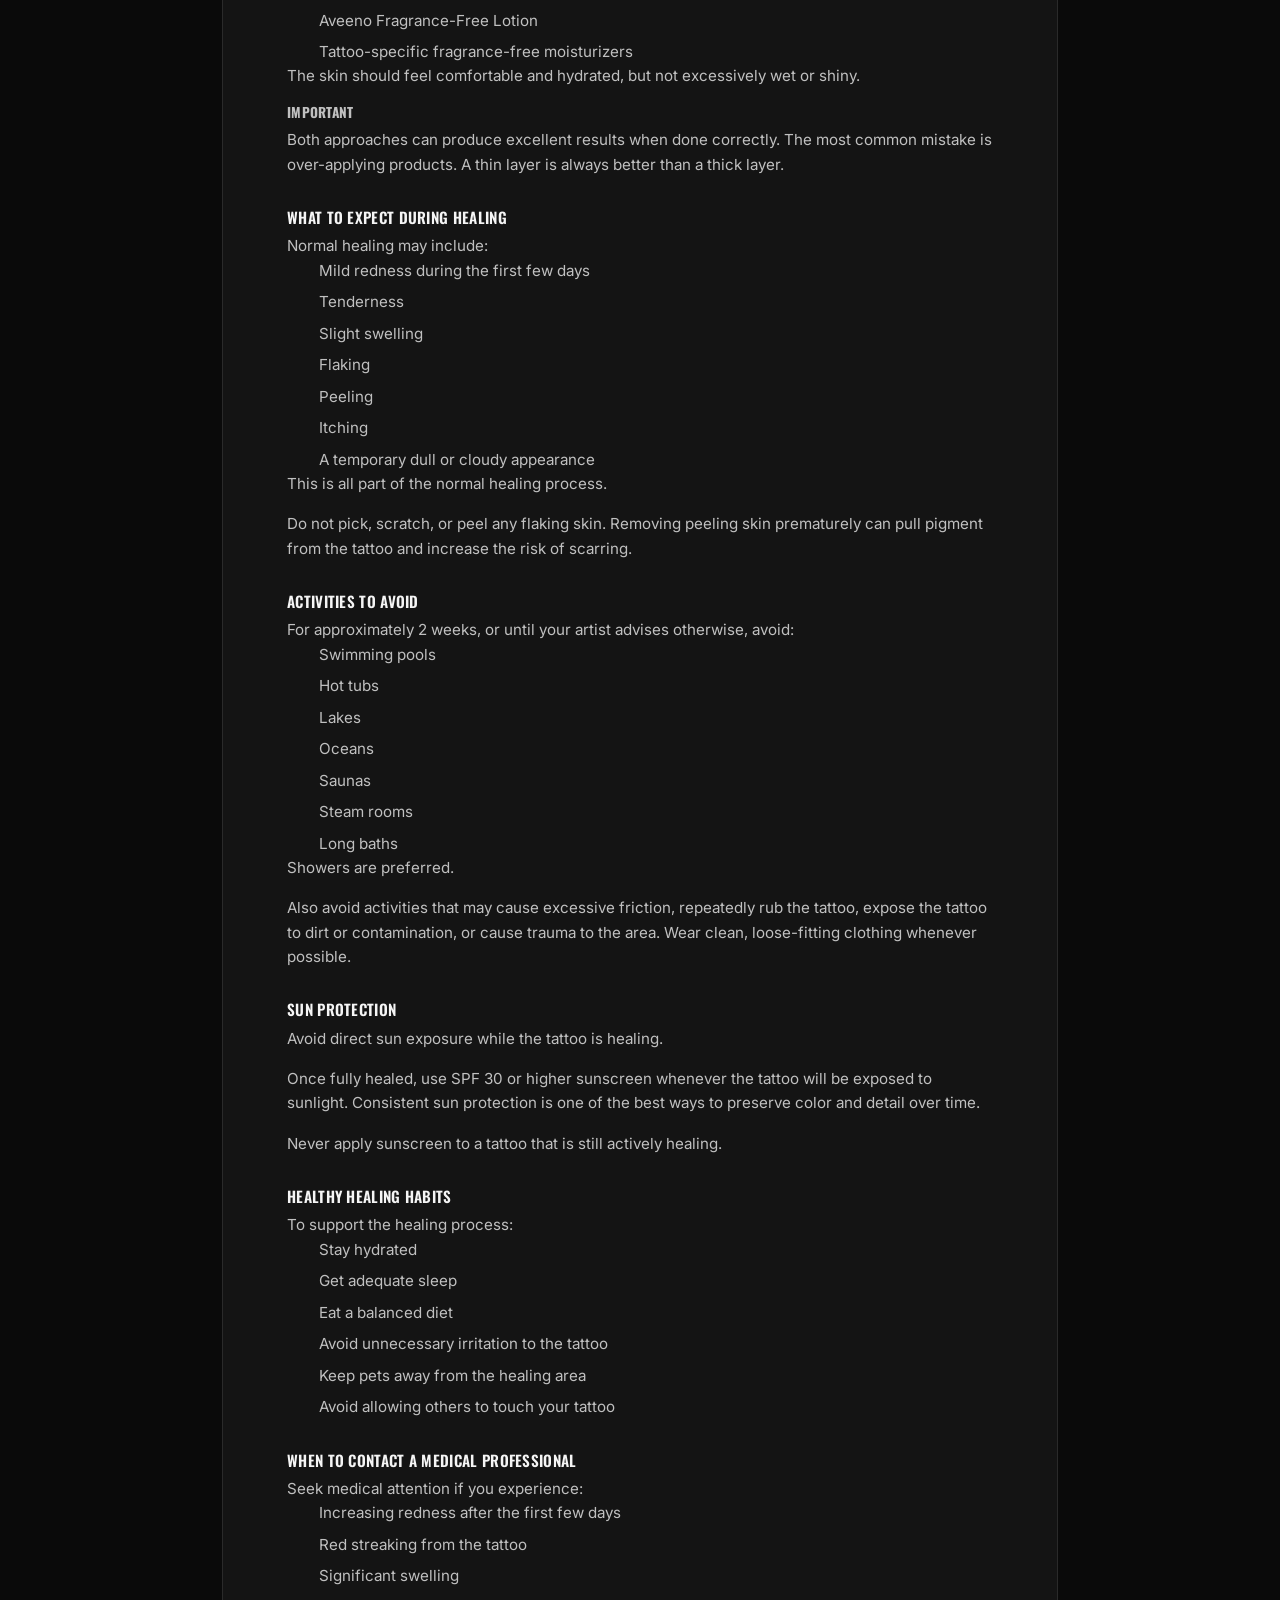
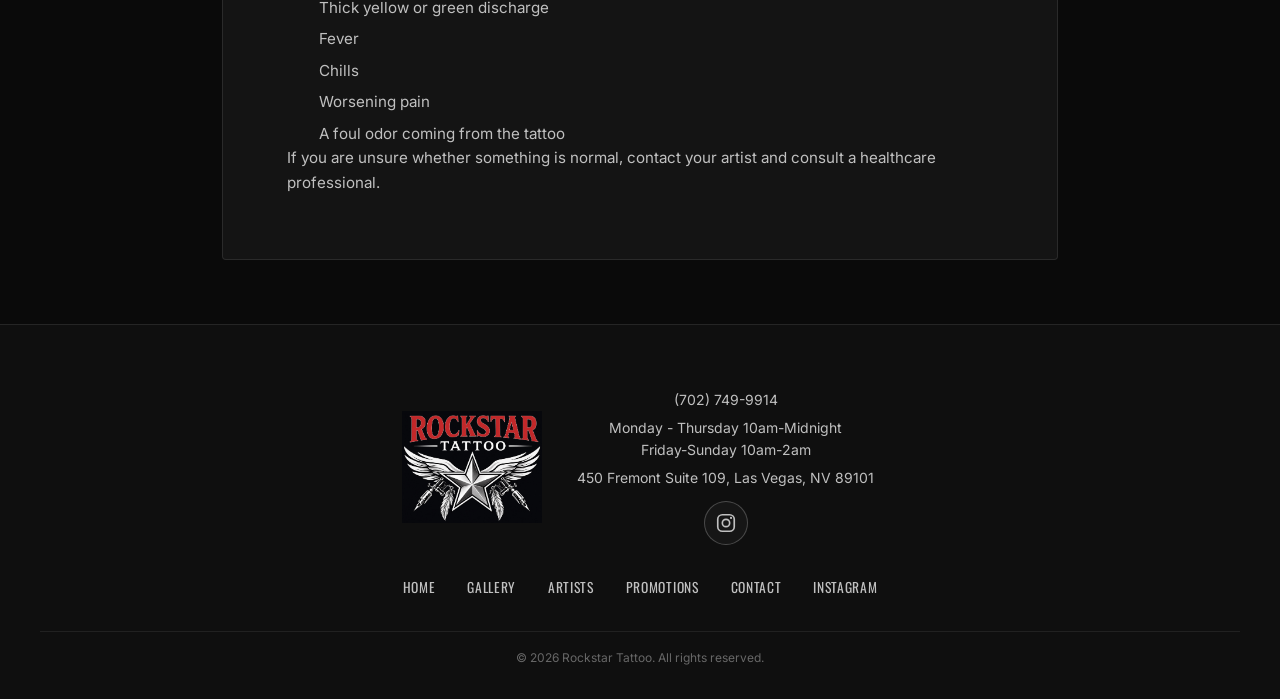
==== commit 38d4cf81: "Update footer details and Instagram links" ====
--- a/aftercare.html
+++ b/aftercare.html
@@ -13,9 +13,9 @@
   <link rel="stylesheet" href="css/variables.css?v=logo-jpg-1">
   <link rel="stylesheet" href="css/reset.css?v=layout-refine-1">
   <link rel="stylesheet" href="css/typography.css?v=cleanup-1">
-  <link rel="stylesheet" href="css/header.css?v=cleanup-1">
-  <link rel="stylesheet" href="css/nav.css?v=mobile-touchup-1">
-  <link rel="stylesheet" href="css/footer.css?v=layout-refine-1">
+  <link rel="stylesheet" href="css/header.css?v=socials-1">
+  <link rel="stylesheet" href="css/nav.css?v=touch-targets-1">
+  <link rel="stylesheet" href="css/footer.css?v=socials-1">
   <link rel="stylesheet" href="css/aftercare.css?v=cleanup-1">
 </head>
 <body>
@@ -43,6 +43,13 @@
       <a href="contact.html">Contact</a>
     </nav>
     <div class="header-actions">
+      <a class="header-social-link" href="https://www.instagram.com/rckstrta2/" target="_blank" rel="noopener" aria-label="Instagram">
+        <svg class="social-icon social-icon-instagram" viewBox="0 0 24 24" aria-hidden="true" focusable="false">
+          <rect x="3" y="3" width="18" height="18" rx="5" ry="5"></rect>
+              <circle cx="12" cy="12" r="4"></circle>
+              <circle cx="17.5" cy="6.5" r="1.2"></circle>
+        </svg>
+      </a>
       <button class="hamburger" id="hamburger" aria-expanded="false" aria-label="Open navigation menu" aria-controls="nav-overlay">
         <span></span><span></span><span></span>
       </button>
@@ -299,11 +306,21 @@
         <a href="artists.html">Artists</a>
         <a href="promotions.html">Promotions</a>
         <a href="contact.html">Contact</a>
+        <a href="https://www.instagram.com/rckstrta2/" target="_blank" rel="noopener">Instagram</a>
       </nav>
       <div class="footer-info">
         <a href="tel:7027499914">(702) 749-9914</a>
-        <p class="footer-hours">Sun-Wed 10am-Midnight<br>Thurs-Sat 10am-2am</p>
-        <p>450 Fremont Suite 109, Las Vegas, NV 89117</p>
+        <p class="footer-hours">Monday - Thursday 10am-Midnight<br>Friday-Sunday 10am-2am</p>
+        <p>450 Fremont Suite 109, Las Vegas, NV 89101</p>
+        <div class="footer-socials" aria-label="Social links">
+          <a href="https://www.instagram.com/rckstrta2/" target="_blank" rel="noopener" aria-label="Instagram">
+            <svg class="social-icon social-icon-instagram" viewBox="0 0 24 24" aria-hidden="true" focusable="false">
+          <rect x="3" y="3" width="18" height="18" rx="5" ry="5"></rect>
+              <circle cx="12" cy="12" r="4"></circle>
+              <circle cx="17.5" cy="6.5" r="1.2"></circle>
+            </svg>
+          </a>
+        </div>
       </div>
     </div>
     <p class="footer-copyright">&copy; <span id="footer-year"></span> Rockstar Tattoo. All rights reserved.</p>
--- a/css/header.css
+++ b/css/header.css
@@ -178,6 +178,44 @@
   transition: transform var(--transition-base), opacity var(--transition-fast);
 }
 
+.header-social-link {
+  display: inline-flex;
+  align-items: center;
+  justify-content: center;
+  width: 48px;
+  height: 48px;
+  border: 1px solid rgba(192, 192, 192, 0.32);
+  border-radius: 50%;
+  color: var(--color-silver);
+  background-color: rgba(255, 255, 255, 0.03);
+  transition: color var(--transition-fast), border-color var(--transition-fast), background-color var(--transition-fast), transform var(--transition-fast);
+}
+
+.header-social-link:hover,
+.header-social-link:focus-visible {
+  color: var(--color-white);
+  border-color: rgba(255, 255, 255, 0.55);
+  background-color: rgba(255, 255, 255, 0.08);
+  transform: translateY(-1px);
+}
+
+.social-icon {
+  width: 24px;
+  height: 24px;
+}
+
+.social-icon-instagram rect,
+.social-icon-instagram circle {
+  fill: none;
+  stroke: currentColor;
+  stroke-width: 1.8;
+}
+
+.social-icon-instagram circle:last-child {
+  fill: currentColor;
+  stroke: none;
+}
+
 @media (min-width: 1280px) {
   .hamburger {
     display: none;
@@ -193,3 +231,29 @@
   gap: var(--space-sm);
   margin-left: auto;
 }
+
+@media (max-width: 1279px) {
+  .header-actions {
+    position: static;
+  }
+
+  .header-social-link {
+    position: absolute;
+    left: 50%;
+    top: 50%;
+    z-index: 2;
+    width: 46px;
+    height: 46px;
+    transform: translate(-50%, -50%);
+  }
+
+  .header-social-link:hover,
+  .header-social-link:focus-visible {
+    transform: translate(-50%, calc(-50% - 1px));
+  }
+
+  .hamburger {
+    position: relative;
+    z-index: 2;
+  }
+}
--- a/css/nav.css
+++ b/css/nav.css
@@ -40,6 +40,11 @@
 
 .nav-overlay nav a,
 .nav-overlay .nav-dropdown-toggle {
+  display: flex;
+  align-items: center;
+  justify-content: center;
+  min-height: 48px;
+  padding: 0.35rem 0.75rem;
   font-family: var(--font-heading);
   font-size: clamp(1.25rem, 5vw, 1.875rem);
   font-weight: 700;
@@ -51,7 +56,6 @@
   background: none;
   border: none;
   cursor: pointer;
-  padding: 0;
 }
 
 .nav-overlay nav a:hover,
@@ -82,6 +86,8 @@
 }
 
 .nav-overlay .nav-dropdown-menu a {
+  min-height: 38px;
+  padding: 0.2rem 0.6rem;
   font-size: clamp(0.95rem, 3.6vw, 1.15rem);
   font-weight: 500;
   line-height: 1.1;
@@ -134,6 +140,8 @@
 
   .nav-overlay nav a,
   .nav-overlay .nav-dropdown-toggle {
+    min-height: 38px;
+    padding: 0.2rem 0.5rem;
     font-size: clamp(1.05rem, 4.6vw, 1.35rem);
     line-height: 1.05;
   }
@@ -143,6 +151,8 @@
   }
 
   .nav-overlay .nav-dropdown-menu a {
+    min-height: 32px;
+    padding: 0.15rem 0.45rem;
     font-size: clamp(0.875rem, 3.4vw, 1rem);
     line-height: 1.05;
   }
--- a/css/footer.css
+++ b/css/footer.css
@@ -57,7 +57,10 @@
   display: flex;
   flex-direction: column;
   gap: 0.35rem;
+  align-items: center;
   justify-content: center;
+  max-width: 19rem;
+  text-align: center;
 }
 
 .footer-info p,
@@ -72,23 +75,23 @@
 
 @media (min-width: 390px) {
   .footer-inner {
-    grid-template-columns: auto minmax(0, 13.25rem);
+    grid-template-columns: minmax(6.75rem, auto) minmax(0, 15rem);
     grid-template-areas:
       "logo info"
       "nav nav";
     justify-content: center;
     align-items: center;
-    column-gap: var(--space-sm);
+    column-gap: clamp(0.75rem, 3vw, var(--space-md));
     row-gap: var(--space-md);
-    text-align: left;
+    text-align: center;
   }
 
   .footer-inner > a {
-    justify-self: end;
+    justify-self: center;
   }
 
   .footer-info {
-    justify-self: start;
+    justify-self: center;
   }
 
   .footer-nav {
@@ -99,8 +102,8 @@
 
 @media (min-width: 768px) {
   .footer-inner {
-    grid-template-columns: auto minmax(0, 18rem);
-    column-gap: var(--space-lg);
+    grid-template-columns: minmax(7.5rem, auto) minmax(0, 19rem);
+    column-gap: var(--space-md);
   }
 
   .footer-logo {
@@ -114,31 +117,36 @@
 
 /* Social icons */
 .footer-socials {
-  display: none;
+  display: flex;
+  justify-content: center;
   gap: var(--space-sm);
   align-items: center;
-  margin-top: var(--space-xs);
+  margin-top: 0.35rem;
 }
 
 .footer-socials a {
   display: flex;
   align-items: center;
   justify-content: center;
-  width: 36px;
-  height: 36px;
+  width: 44px;
+  height: 44px;
+  border: 1px solid rgba(192, 192, 192, 0.3);
+  border-radius: 50%;
+  background-color: rgba(255, 255, 255, 0.03);
   color: var(--color-silver);
-  transition: color var(--transition-fast), transform var(--transition-fast);
+  transition: color var(--transition-fast), border-color var(--transition-fast), background-color var(--transition-fast), transform var(--transition-fast);
 }
 
 .footer-socials a:hover {
   color: var(--color-white);
+  border-color: rgba(255, 255, 255, 0.55);
+  background-color: rgba(255, 255, 255, 0.08);
   transform: translateY(-2px);
 }
 
 .footer-socials svg {
-  width: 20px;
-  height: 20px;
-  fill: currentColor;
+  width: 22px;
+  height: 22px;
 }
 
 .footer-copyright {
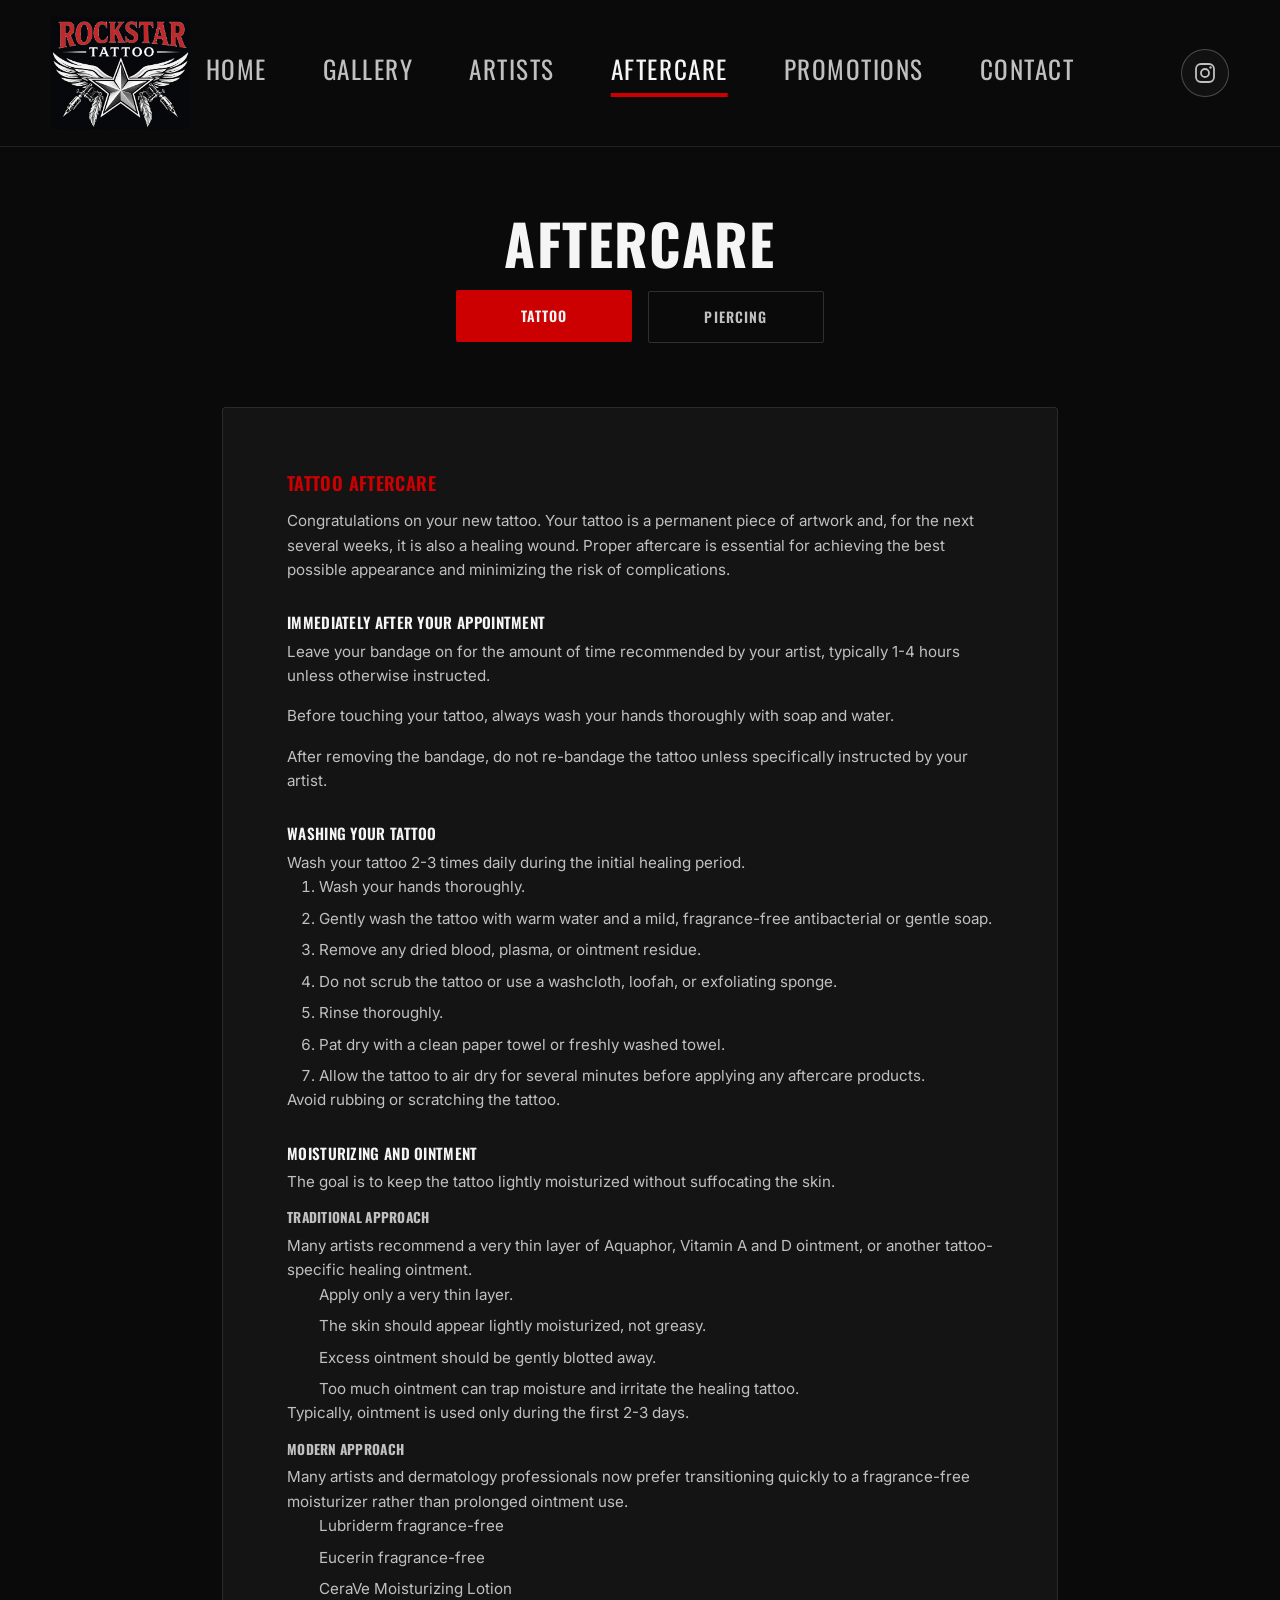
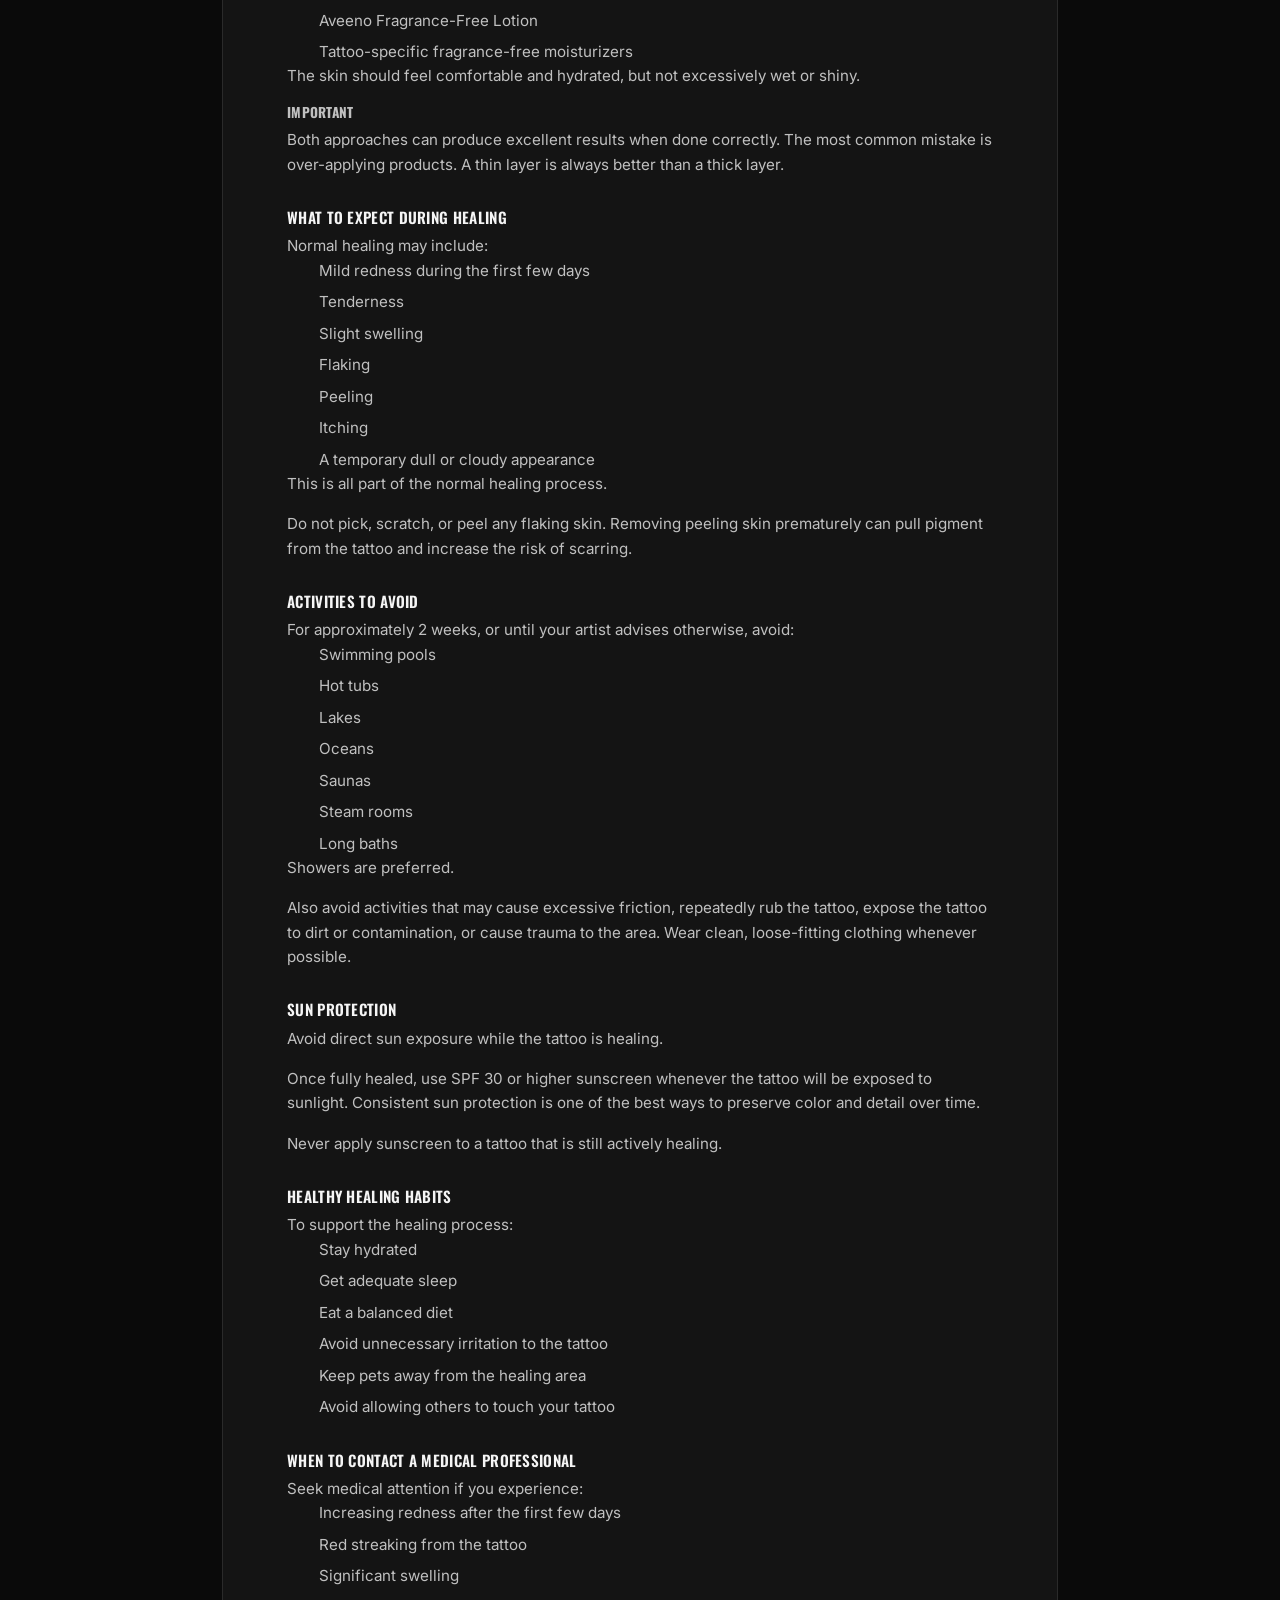
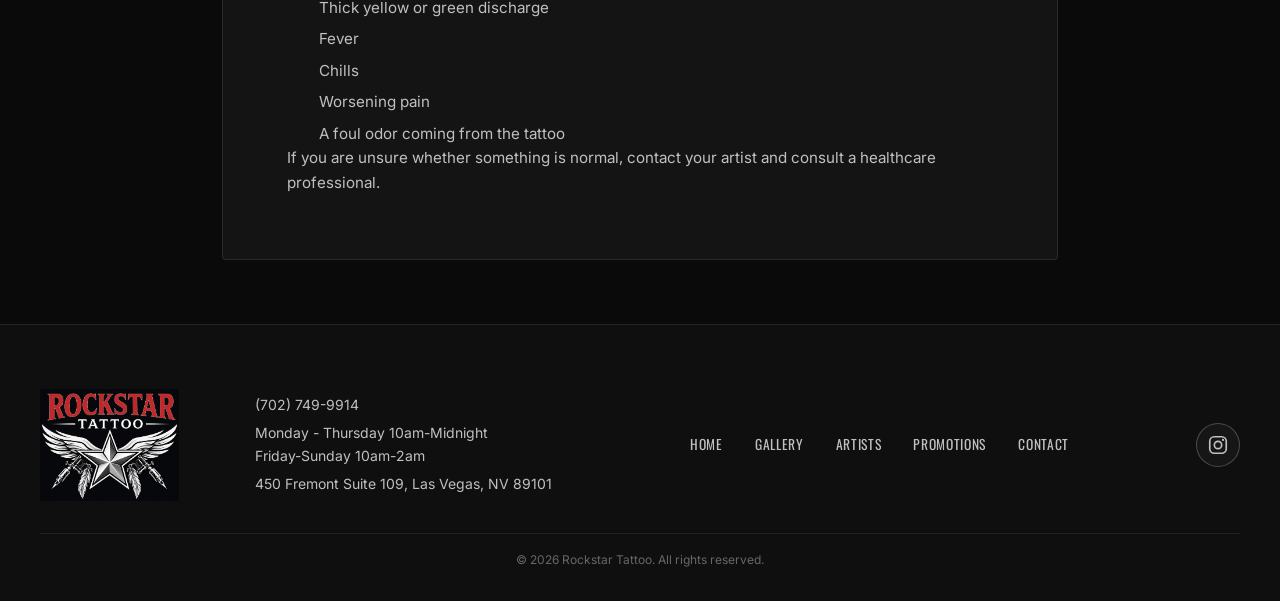
==== commit 098c1d91: "Refine footer social layout" ====
--- a/aftercare.html
+++ b/aftercare.html
@@ -15,7 +15,7 @@
   <link rel="stylesheet" href="css/typography.css?v=cleanup-1">
   <link rel="stylesheet" href="css/header.css?v=socials-1">
   <link rel="stylesheet" href="css/nav.css?v=touch-targets-1">
-  <link rel="stylesheet" href="css/footer.css?v=socials-1">
+  <link rel="stylesheet" href="css/footer.css?v=footer-social-layout-1">
   <link rel="stylesheet" href="css/aftercare.css?v=cleanup-1">
 </head>
 <body>
@@ -48,7 +48,7 @@
           <rect x="3" y="3" width="18" height="18" rx="5" ry="5"></rect>
               <circle cx="12" cy="12" r="4"></circle>
               <circle cx="17.5" cy="6.5" r="1.2"></circle>
-        </svg>
+            </svg>
       </a>
       <button class="hamburger" id="hamburger" aria-expanded="false" aria-label="Open navigation menu" aria-controls="nav-overlay">
         <span></span><span></span><span></span>
@@ -306,21 +306,20 @@
         <a href="artists.html">Artists</a>
         <a href="promotions.html">Promotions</a>
         <a href="contact.html">Contact</a>
-        <a href="https://www.instagram.com/rckstrta2/" target="_blank" rel="noopener">Instagram</a>
       </nav>
       <div class="footer-info">
         <a href="tel:7027499914">(702) 749-9914</a>
         <p class="footer-hours">Monday - Thursday 10am-Midnight<br>Friday-Sunday 10am-2am</p>
         <p>450 Fremont Suite 109, Las Vegas, NV 89101</p>
-        <div class="footer-socials" aria-label="Social links">
-          <a href="https://www.instagram.com/rckstrta2/" target="_blank" rel="noopener" aria-label="Instagram">
-            <svg class="social-icon social-icon-instagram" viewBox="0 0 24 24" aria-hidden="true" focusable="false">
-          <rect x="3" y="3" width="18" height="18" rx="5" ry="5"></rect>
-              <circle cx="12" cy="12" r="4"></circle>
-              <circle cx="17.5" cy="6.5" r="1.2"></circle>
-            </svg>
-          </a>
-        </div>
+      </div>
+      <div class="footer-socials" aria-label="Social links">
+        <a href="https://www.instagram.com/rckstrta2/" target="_blank" rel="noopener" aria-label="Instagram">
+          <svg class="social-icon social-icon-instagram" viewBox="0 0 24 24" aria-hidden="true" focusable="false">
+            <rect x="3" y="3" width="18" height="18" rx="5" ry="5"></rect>
+            <circle cx="12" cy="12" r="4"></circle>
+            <circle cx="17.5" cy="6.5" r="1.2"></circle>
+          </svg>
+        </a>
       </div>
     </div>
     <p class="footer-copyright">&copy; <span id="footer-year"></span> Rockstar Tattoo. All rights reserved.</p>
--- a/css/footer.css
+++ b/css/footer.css
@@ -11,6 +11,7 @@
   grid-template-columns: 1fr;
   grid-template-areas:
     "info"
+    "socials"
     "nav"
     "logo";
   justify-items: center;
@@ -57,10 +58,10 @@
   display: flex;
   flex-direction: column;
   gap: 0.35rem;
-  align-items: center;
+  align-items: flex-start;
   justify-content: center;
   max-width: 19rem;
-  text-align: center;
+  text-align: left;
 }
 
 .footer-info p,
@@ -78,7 +79,8 @@
     grid-template-columns: minmax(6.75rem, auto) minmax(0, 15rem);
     grid-template-areas:
       "logo info"
-      "nav nav";
+      "nav nav"
+      "socials socials";
     justify-content: center;
     align-items: center;
     column-gap: clamp(0.75rem, 3vw, var(--space-md));
@@ -98,6 +100,10 @@
     justify-self: center;
     text-align: center;
   }
+
+  .footer-socials {
+    justify-self: center;
+  }
 }
 
 @media (min-width: 768px) {
@@ -115,13 +121,31 @@
   }
 }
 
+@media (min-width: 1024px) {
+  .footer-inner {
+    grid-template-columns: auto minmax(16rem, 20rem) minmax(0, 1fr) auto;
+    grid-template-areas: "logo info nav socials";
+    column-gap: var(--space-lg);
+    row-gap: 0;
+  }
+
+  .footer-nav {
+    justify-self: center;
+  }
+
+  .footer-socials {
+    justify-self: end;
+  }
+}
+
 /* Social icons */
 .footer-socials {
+  grid-area: socials;
   display: flex;
   justify-content: center;
   gap: var(--space-sm);
   align-items: center;
-  margin-top: 0.35rem;
+  margin-top: 0;
 }
 
 .footer-socials a {
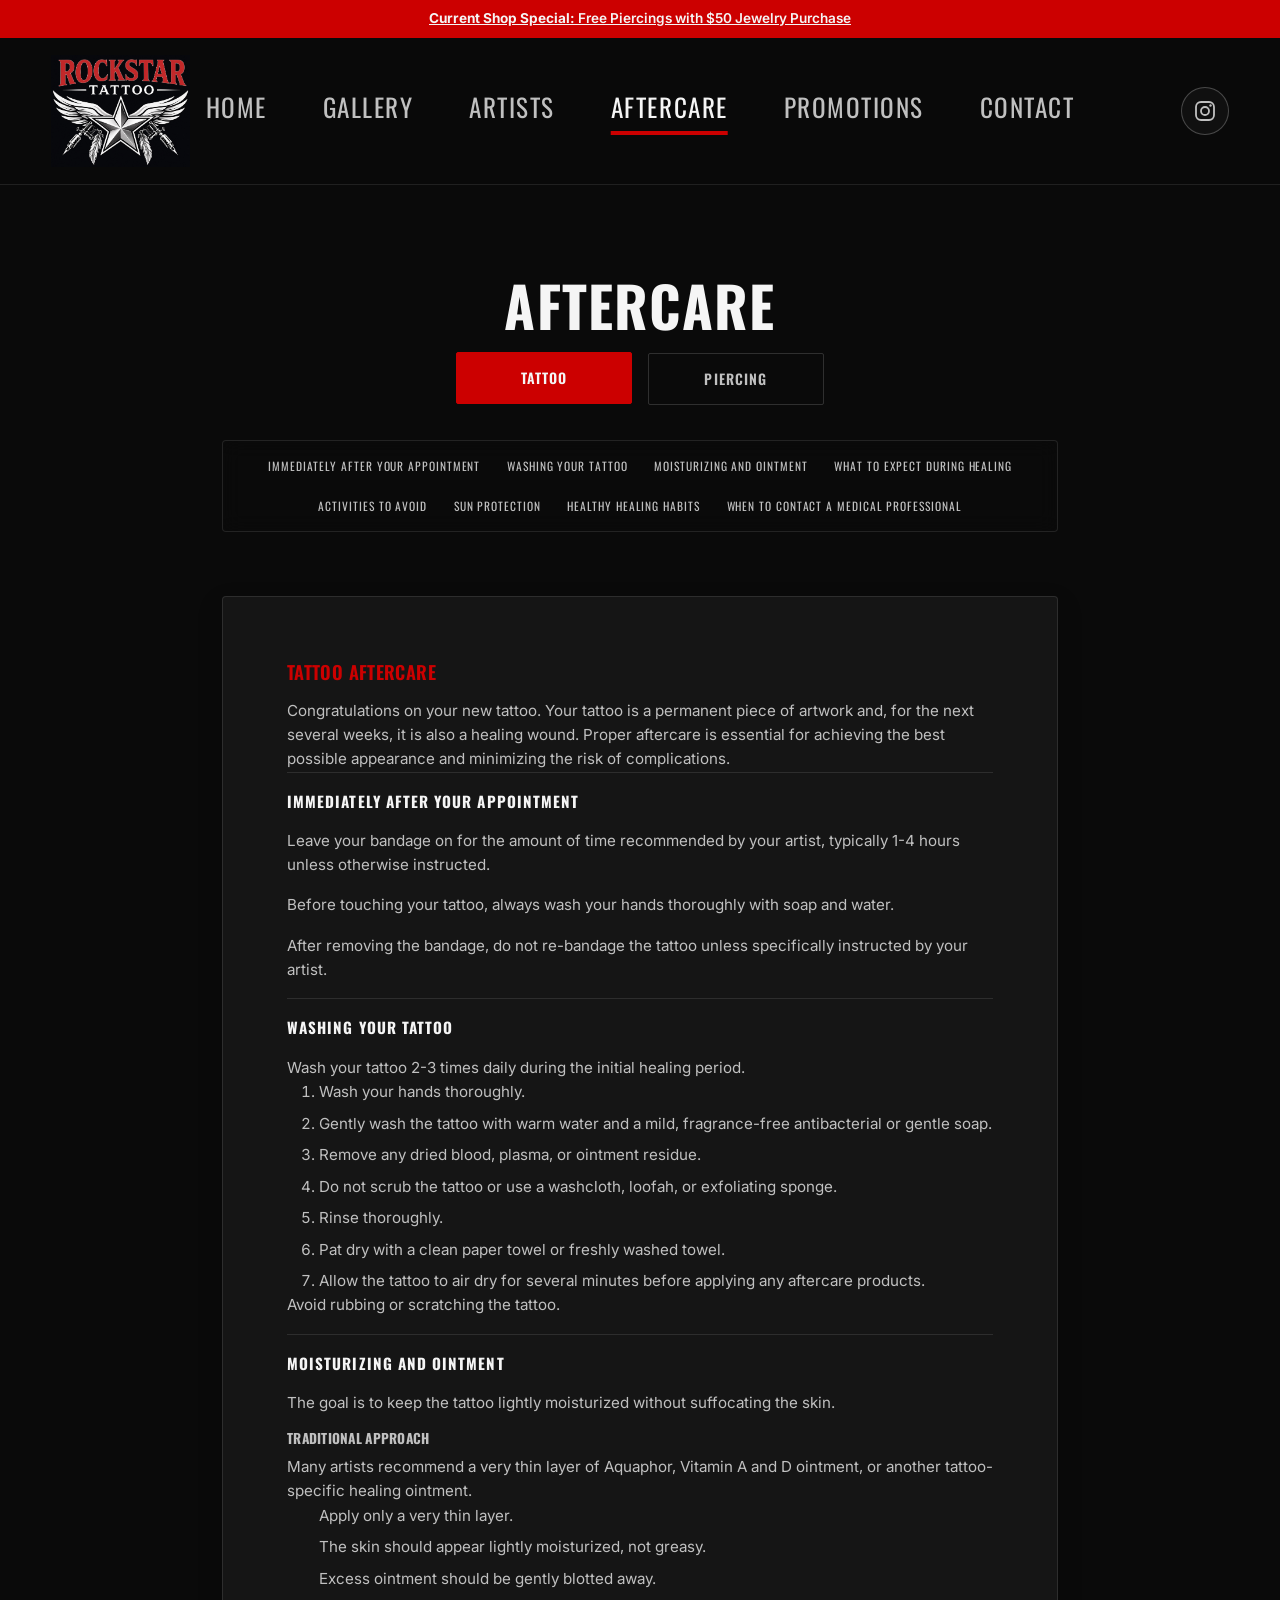
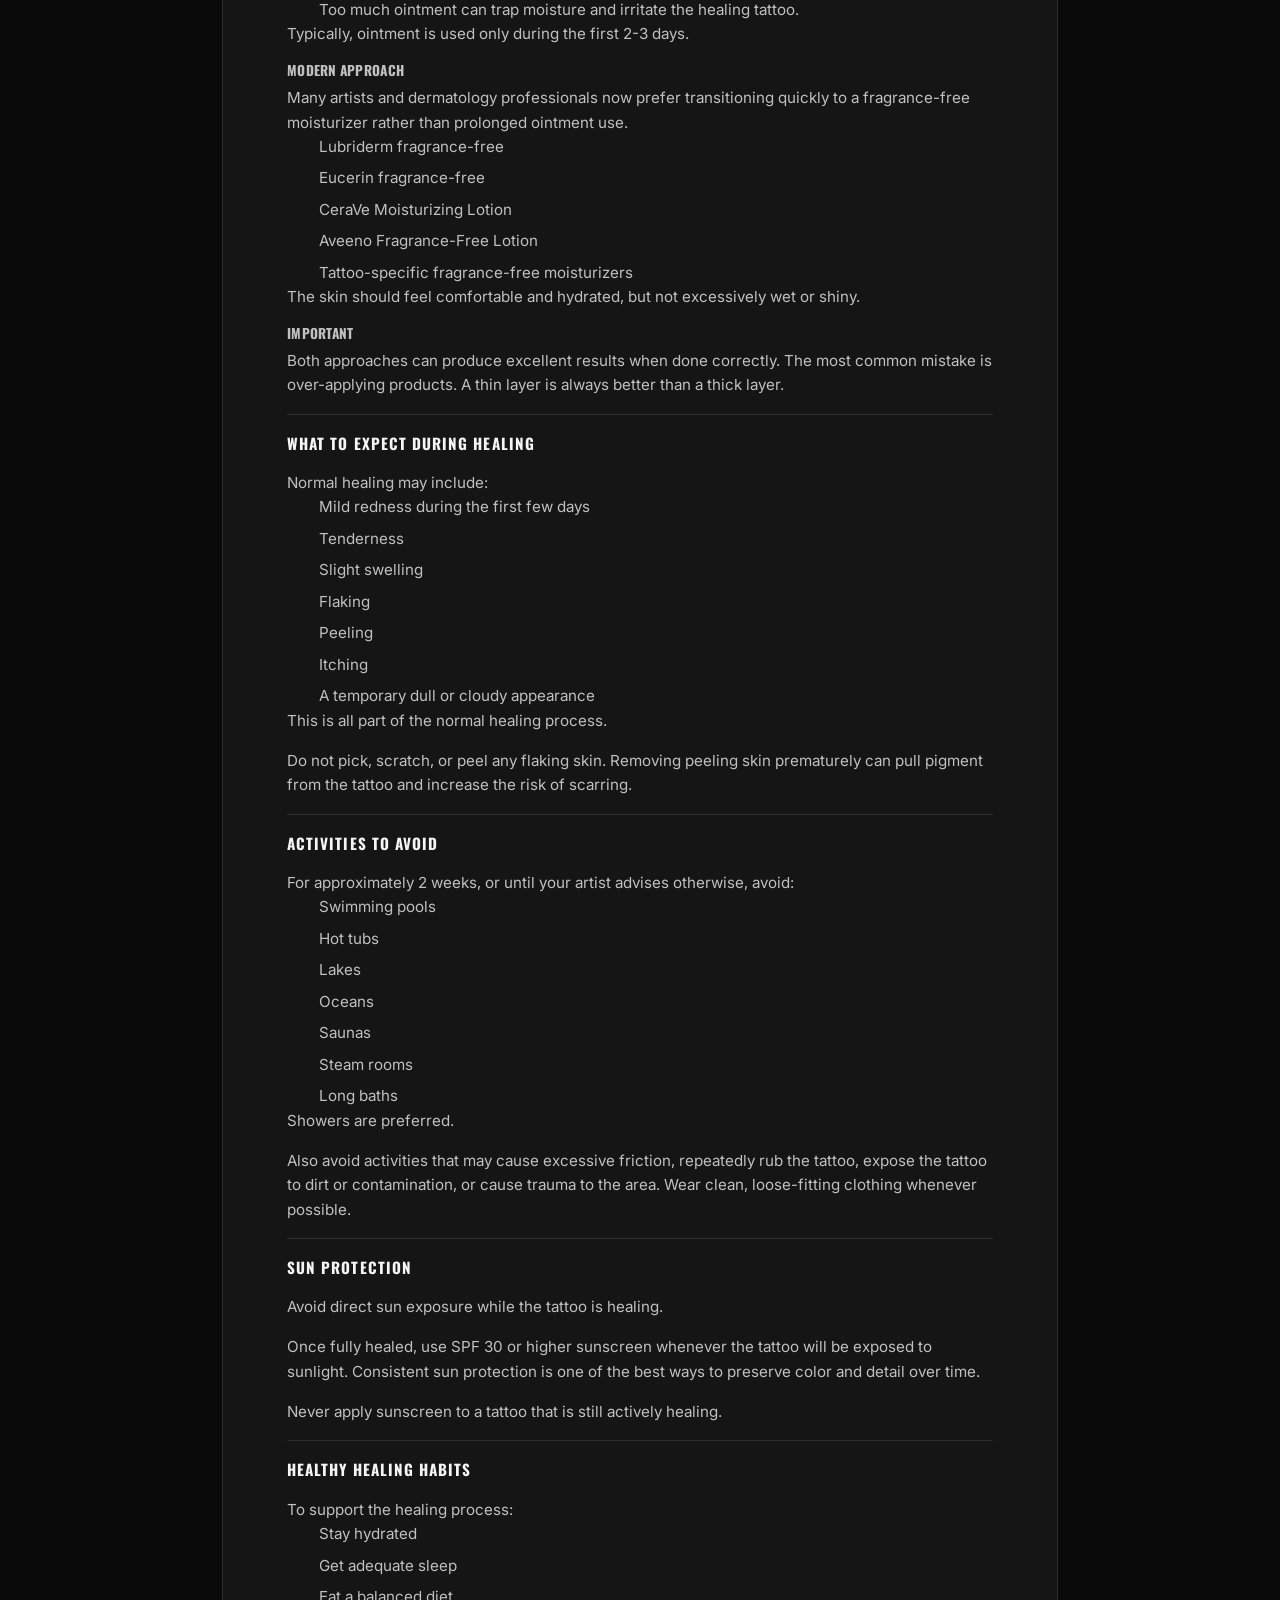
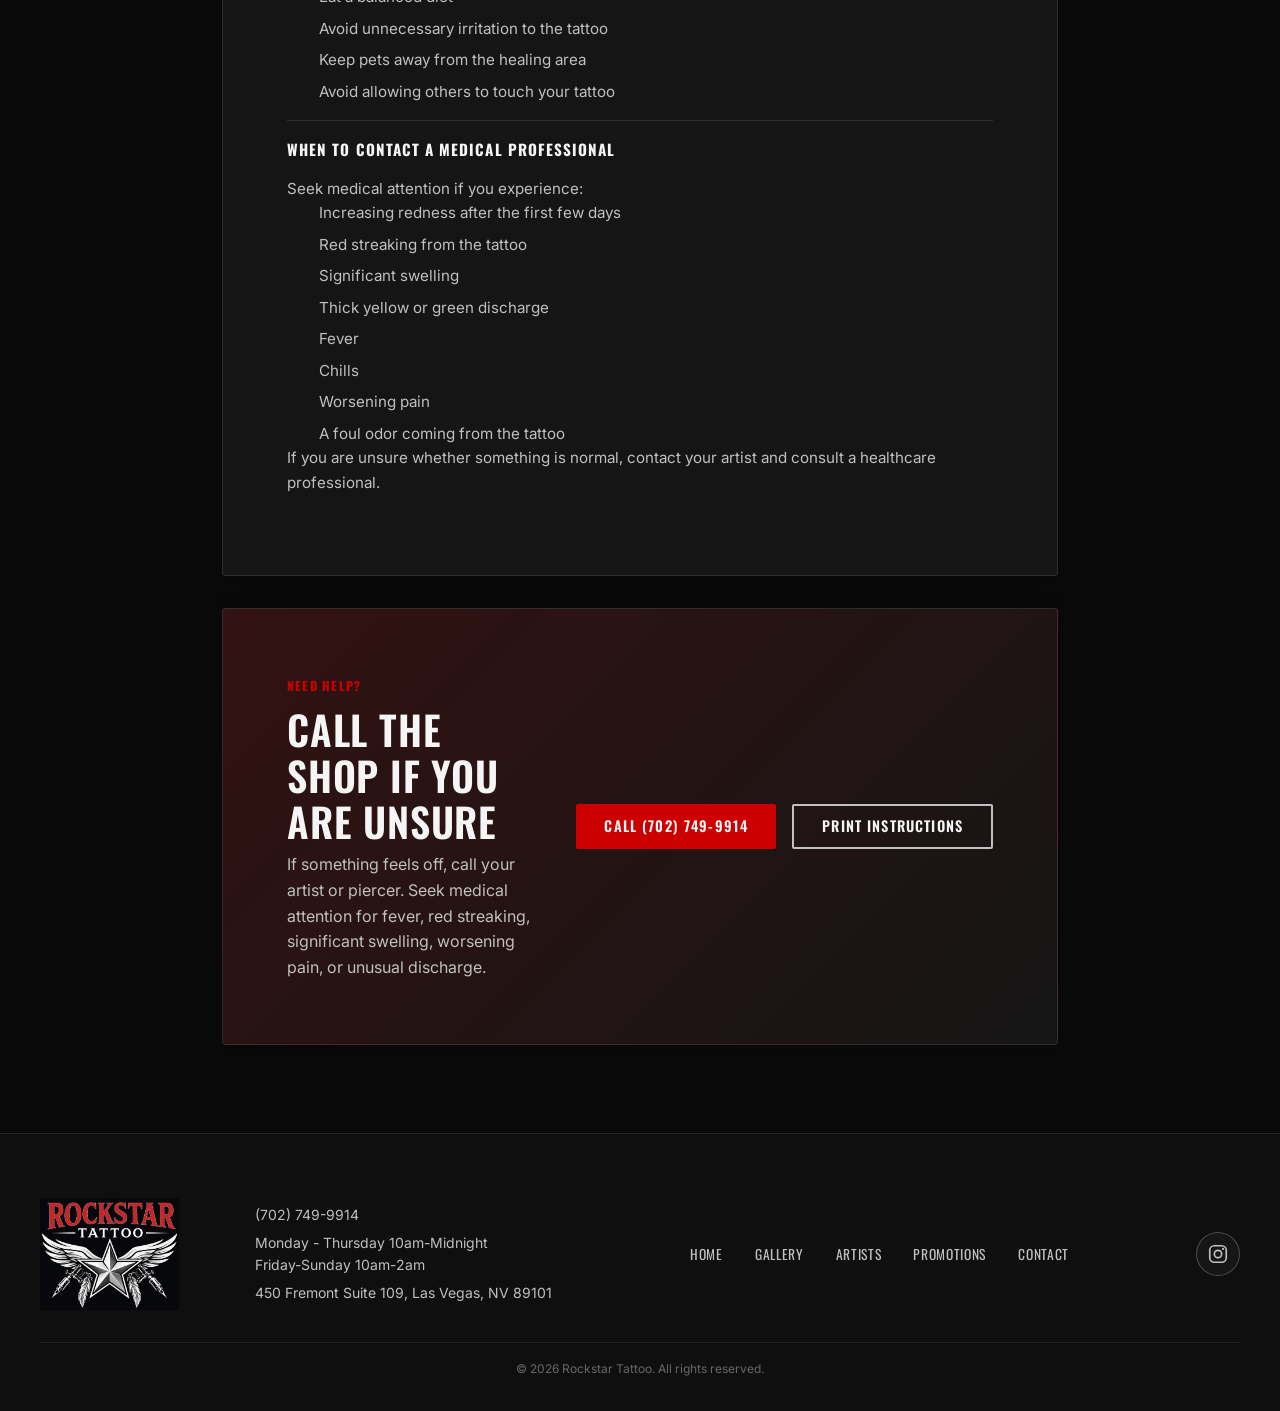
==== commit 2eda0294: "Implement modern UI baseline and planning specs" ====
--- a/aftercare.html
+++ b/aftercare.html
@@ -85,6 +85,8 @@
       <button type="button" class="aftercare-tab" data-aftercare-target="piercing" aria-pressed="false">Piercing</button>
     </div>
 
+    <nav class="aftercare-section-nav" id="aftercare-section-nav" aria-label="Aftercare sections"></nav>
+
     <div class="aftercare-panels" aria-live="polite">
       <article class="aftercare-panel" data-aftercare-panel="tattoo">
         <h2>Tattoo Aftercare</h2>
@@ -293,6 +295,18 @@
         <p>When in doubt, keep it simple: keep the area clean, avoid unnecessary irritation, and give your body time to heal. Consistent, gentle care almost always produces the best results.</p>
       </article>
     </div>
+
+    <section class="aftercare-help-panel" aria-label="Aftercare help">
+      <div>
+        <span class="eyebrow">Need Help?</span>
+        <h2>Call The Shop If You Are Unsure</h2>
+        <p>If something feels off, call your artist or piercer. Seek medical attention for fever, red streaking, significant swelling, worsening pain, or unusual discharge.</p>
+      </div>
+      <div class="action-row">
+        <a href="tel:7027499914" class="btn-primary">Call (702) 749-9914</a>
+        <button type="button" class="btn-secondary" id="aftercare-print">Print Instructions</button>
+      </div>
+    </section>
   </main>
   <!-- Footer -->
   <footer class="site-footer">
@@ -329,5 +343,6 @@
   <script src="js/nav.js?v=cleanup-1"></script>
   <script src="js/countdown.js?v=cleanup-1"></script>
   <script src="js/aftercare.js?v=cleanup-1"></script>
+  <script src="js/reveal.js?v=modern-ui-1"></script>
 </body>
 </html>
--- a/css/variables.css
+++ b/css/variables.css
@@ -5,6 +5,14 @@
   --color-silver:  #c0c0c0;
   --color-white:   #f5f5f5;
   --color-overlay: rgba(0, 0, 0, 0.6);
+  --color-surface-base: #0d0d0d;
+  --color-surface-raised: #151515;
+  --color-surface-inset: #050505;
+  --color-surface-strong: #1d1d1d;
+  --color-border-subtle: rgba(192, 192, 192, 0.14);
+  --color-border-strong: rgba(245, 245, 245, 0.35);
+  --color-border-active: var(--color-red);
+  --color-text-muted: rgba(245, 245, 245, 0.74);
 
   /* Typography */
   --font-heading: 'Oswald', sans-serif;
@@ -18,14 +26,19 @@
   --space-md: 2rem;
   --space-lg: 4rem;
   --space-xl: 8rem;
+  --section-pad-y: clamp(3rem, 7vw, 5.5rem);
+  --section-pad-x: clamp(1rem, 4vw, 2rem);
 
   /* Layout */
   --max-width:    1200px;
   --header-height: 126px;
+  --tap-target: 44px;
 
   /* Transitions */
   --transition-fast: 150ms ease;
   --transition-base: 300ms ease;
+  --shadow-card: 0 18px 36px rgba(0, 0, 0, 0.28);
+  --shadow-soft: 0 10px 24px rgba(0, 0, 0, 0.24);
 
   /* Z-index scale */
   --z-header:  100;
@@ -44,6 +57,14 @@
     --transition-fast: 0ms;
     --transition-base: 0ms;
   }
+
+  *,
+  *::before,
+  *::after {
+    animation-duration: 0.01ms !important;
+    animation-iteration-count: 1 !important;
+    scroll-behavior: auto !important;
+  }
 }
 
 @media (min-width: 1280px) {
--- a/css/typography.css
+++ b/css/typography.css
@@ -5,6 +5,8 @@
   font-size: var(--font-size-base);
   color: var(--color-white);
   background-color: var(--color-black);
+  line-height: var(--line-height-base);
+  padding-bottom: 0;
 }
 
 h1, h2, h3, h4, h5, h6 {
@@ -32,6 +34,7 @@
 .btn-secondary,
 .btn-call {
   display: inline-block;
+  min-height: var(--tap-target);
   font-family: var(--font-heading);
   font-weight: 600;
   font-size: 0.9rem;
@@ -39,10 +42,14 @@
   text-transform: uppercase;
   padding: 0.75rem 1.75rem;
   border-radius: 2px;
+  line-height: 1.15;
+  text-align: center;
+  text-decoration: none;
   transition: background-color var(--transition-fast), color var(--transition-fast),
               transform var(--transition-fast);
   cursor: pointer;
   border: none;
+  align-content: center;
 }
 
 .btn-primary {
@@ -64,6 +71,7 @@
 .btn-secondary:hover {
   background-color: var(--color-silver);
   color: var(--color-black);
+  transform: translateY(-1px);
 }
 
 .btn-call {
@@ -76,3 +84,54 @@
 .btn-call:hover {
   background-color: #aa0000;
 }
+
+.eyebrow {
+  display: inline-flex;
+  align-items: center;
+  gap: 0.4rem;
+  color: var(--color-red);
+  font-family: var(--font-heading);
+  font-size: 0.78rem;
+  font-weight: 700;
+  letter-spacing: 0.1em;
+  text-transform: uppercase;
+}
+
+.tag-list {
+  display: flex;
+  flex-wrap: wrap;
+  gap: 0.45rem;
+  margin: 0;
+  padding: 0;
+  list-style: none;
+}
+
+.tag-pill {
+  display: inline-flex;
+  align-items: center;
+  min-height: 1.8rem;
+  padding: 0.25rem 0.65rem;
+  border: 1px solid var(--color-border-subtle);
+  border-radius: 2px;
+  color: var(--color-silver);
+  font-family: var(--font-heading);
+  font-size: 0.72rem;
+  letter-spacing: 0.08em;
+  text-transform: uppercase;
+}
+
+.action-row {
+  display: flex;
+  flex-wrap: wrap;
+  gap: var(--space-sm);
+}
+
+body.has-mobile-action-bar {
+  padding-bottom: calc(5.75rem + env(safe-area-inset-bottom));
+}
+
+@media (min-width: 768px) {
+  body.has-mobile-action-bar {
+    padding-bottom: 0;
+  }
+}
--- a/css/header.css
+++ b/css/header.css
@@ -25,12 +25,18 @@
   top: 0;
   z-index: var(--z-header);
   height: var(--header-height);
-  background-color: var(--color-black);
+  background-color: rgba(10, 10, 10, 0.96);
   border-bottom: 1px solid rgba(192, 192, 192, 0.12);
   display: flex;
   align-items: center;
   justify-content: space-between;
   padding: 0 clamp(1rem, 4vw, 3.5rem);
+  backdrop-filter: blur(10px);
+  transition: height var(--transition-base), background-color var(--transition-fast), box-shadow var(--transition-fast);
+}
+
+.site-header.is-compact {
+  box-shadow: 0 10px 24px rgba(0, 0, 0, 0.28);
 }
 
 .site-header > a {
@@ -45,11 +51,20 @@
   width: auto;
   object-fit: contain;
   display: block;
+  transition: height var(--transition-base);
+}
+
+.site-header.is-compact .header-logo {
+  height: 76px;
 }
 
 @media (min-width: 1280px) {
   .header-logo {
     height: 112px;
+  }
+
+  .site-header.is-compact .header-logo {
+    height: 88px;
   }
 }
 
@@ -78,7 +93,7 @@
     letter-spacing: 0.06em;
     text-transform: uppercase;
     color: var(--color-silver);
-    transition: color var(--transition-fast);
+    transition: color var(--transition-fast), border-color var(--transition-fast);
     padding-bottom: 0.25rem;
     border-bottom: 4px solid transparent;
     background: none;
@@ -164,6 +179,7 @@
   justify-content: space-between;
   width: 49px;
   height: 35px;
+  min-height: var(--tap-target);
   background: none;
   border: none;
   cursor: pointer;
--- a/css/nav.css
+++ b/css/nav.css
@@ -28,6 +28,10 @@
   opacity: 1;
   visibility: visible;
   pointer-events: auto;
+}
+
+body.has-nav-open {
+  overflow: hidden;
 }
 
 .nav-overlay nav {
@@ -168,3 +172,95 @@
   }
 }
 
+.mobile-action-bar {
+  position: fixed;
+  left: 0;
+  right: 0;
+  bottom: 0;
+  z-index: calc(var(--z-header) + 5);
+  display: grid;
+  grid-template-columns: repeat(4, minmax(0, 1fr));
+  gap: 1px;
+  padding: 0.45rem max(0.6rem, env(safe-area-inset-left)) calc(0.45rem + env(safe-area-inset-bottom)) max(0.6rem, env(safe-area-inset-right));
+  background: rgba(5, 5, 5, 0.94);
+  border-top: 1px solid var(--color-border-subtle);
+  box-shadow: 0 -12px 28px rgba(0, 0, 0, 0.35);
+  backdrop-filter: blur(10px);
+}
+
+.mobile-action-link {
+  min-height: var(--tap-target);
+  display: inline-flex;
+  flex-direction: column;
+  align-items: center;
+  justify-content: center;
+  gap: 0.2rem;
+  color: var(--color-silver);
+  text-decoration: none;
+  font-family: var(--font-heading);
+  font-size: 0.68rem;
+  font-weight: 700;
+  letter-spacing: 0.07em;
+  text-transform: uppercase;
+  border: 1px solid transparent;
+  border-radius: 3px;
+  transition: color var(--transition-fast), background-color var(--transition-fast), border-color var(--transition-fast);
+}
+
+.mobile-action-link svg {
+  width: 1.25rem;
+  height: 1.25rem;
+  stroke: currentColor;
+  fill: none;
+  stroke-width: 2;
+  stroke-linecap: round;
+  stroke-linejoin: round;
+}
+
+.mobile-action-link:hover,
+.mobile-action-link:focus-visible {
+  color: var(--color-white);
+  background-color: rgba(255, 255, 255, 0.06);
+  border-color: var(--color-border-subtle);
+}
+
+.mobile-action-link.is-primary {
+  color: var(--color-white);
+  background-color: var(--color-red);
+}
+
+.mobile-action-link.is-primary:hover,
+.mobile-action-link.is-primary:focus-visible {
+  background-color: #aa0000;
+}
+
+body.has-nav-open .mobile-action-bar {
+  opacity: 0;
+  pointer-events: none;
+}
+
+.reveal-ready .reveal {
+  opacity: 0;
+  transform: translateY(18px);
+  transition: opacity var(--transition-base), transform var(--transition-base);
+}
+
+.reveal-ready .reveal.is-visible {
+  opacity: 1;
+  transform: translateY(0);
+}
+
+@media (prefers-reduced-motion: reduce) {
+  .reveal-ready .reveal {
+    opacity: 1;
+    transform: none;
+    transition: none;
+  }
+}
+
+@media (min-width: 768px) {
+  .mobile-action-bar {
+    display: none;
+  }
+}
+
--- a/css/aftercare.css
+++ b/css/aftercare.css
@@ -1,6 +1,6 @@
 /* ── Aftercare Page ── */
 .aftercare-page {
-  padding: var(--space-lg) var(--space-md);
+  padding: var(--section-pad-y) var(--section-pad-x);
   max-width: 900px;
   margin: 0 auto;
 }
@@ -55,11 +55,49 @@
   display: block;
 }
 
+.aftercare-section-nav {
+  position: sticky;
+  top: calc(var(--header-height) + 0.5rem);
+  z-index: 5;
+  display: flex;
+  flex-wrap: wrap;
+  justify-content: center;
+  gap: 0.45rem;
+  margin: calc(var(--space-lg) * -0.45) auto var(--space-lg);
+  padding: 0.6rem;
+  background-color: rgba(10, 10, 10, 0.9);
+  border: 1px solid var(--color-border-subtle);
+  border-radius: 4px;
+  backdrop-filter: blur(10px);
+}
+
+.aftercare-section-nav a {
+  min-height: 2rem;
+  display: inline-flex;
+  align-items: center;
+  color: var(--color-silver);
+  text-decoration: none;
+  font-family: var(--font-heading);
+  font-size: 0.72rem;
+  letter-spacing: 0.08em;
+  text-transform: uppercase;
+  padding: 0.25rem 0.55rem;
+  border: 1px solid transparent;
+  border-radius: 2px;
+}
+
+.aftercare-section-nav a:hover,
+.aftercare-section-nav a:focus-visible {
+  color: var(--color-white);
+  border-color: var(--color-border-subtle);
+}
+
 .aftercare-panel {
-  background-color: #141414;
-  border: 1px solid rgba(192, 192, 192, 0.12);
+  background-color: var(--color-surface-raised);
+  border: 1px solid var(--color-border-subtle);
   border-radius: 4px;
   padding: var(--space-md);
+  box-shadow: var(--shadow-soft);
 }
 
 .aftercare-panel h2 {
@@ -68,13 +106,6 @@
   font-size: 1.15rem;
 }
 
-.aftercare-panel h3 {
-  margin-top: var(--space-md);
-  margin-bottom: var(--space-xs);
-  font-size: 0.95rem;
-  color: var(--color-white);
-}
-
 .aftercare-panel h4 {
   margin-top: var(--space-sm);
   margin-bottom: var(--space-xs);
@@ -113,8 +144,85 @@
   margin-top: 0;
 }
 
+.aftercare-topic {
+  border-top: 1px solid var(--color-border-subtle);
+}
+
+.aftercare-topic-toggle {
+  width: 100%;
+  min-height: var(--tap-target);
+  display: flex;
+  align-items: center;
+  justify-content: space-between;
+  gap: var(--space-sm);
+  padding: var(--space-sm) 0;
+  color: var(--color-white);
+  background: none;
+  border: none;
+  font-family: var(--font-heading);
+  font-size: 0.95rem;
+  font-weight: 700;
+  letter-spacing: 0.07em;
+  text-align: left;
+  text-transform: uppercase;
+  cursor: pointer;
+}
+
+.aftercare-topic-toggle::after {
+  content: '+';
+  color: var(--color-red);
+  font-size: 1.25rem;
+}
+
+.aftercare-topic.is-open .aftercare-topic-toggle::after {
+  content: '-';
+}
+
+.aftercare-topic-body {
+  display: none;
+  padding-bottom: var(--space-sm);
+}
+
+.aftercare-topic.is-open .aftercare-topic-body {
+  display: block;
+}
+
+.aftercare-help-panel {
+  display: grid;
+  gap: var(--space-md);
+  margin-top: var(--space-md);
+  padding: var(--space-lg);
+  background:
+    linear-gradient(135deg, rgba(204, 0, 0, 0.16), rgba(204, 0, 0, 0)),
+    var(--color-surface-raised);
+  border: 1px solid var(--color-border-subtle);
+  border-radius: 4px;
+  box-shadow: var(--shadow-soft);
+}
+
+.aftercare-help-panel h2 {
+  margin: var(--space-xs) 0;
+}
+
 @media (min-width: 768px) {
   .aftercare-panel {
     padding: var(--space-lg);
   }
-}
+
+  .aftercare-topic-body {
+    display: block;
+  }
+
+  .aftercare-topic-toggle {
+    pointer-events: none;
+  }
+
+  .aftercare-topic-toggle::after {
+    display: none;
+  }
+
+  .aftercare-help-panel {
+    grid-template-columns: minmax(0, 1fr) auto;
+    align-items: center;
+  }
+}
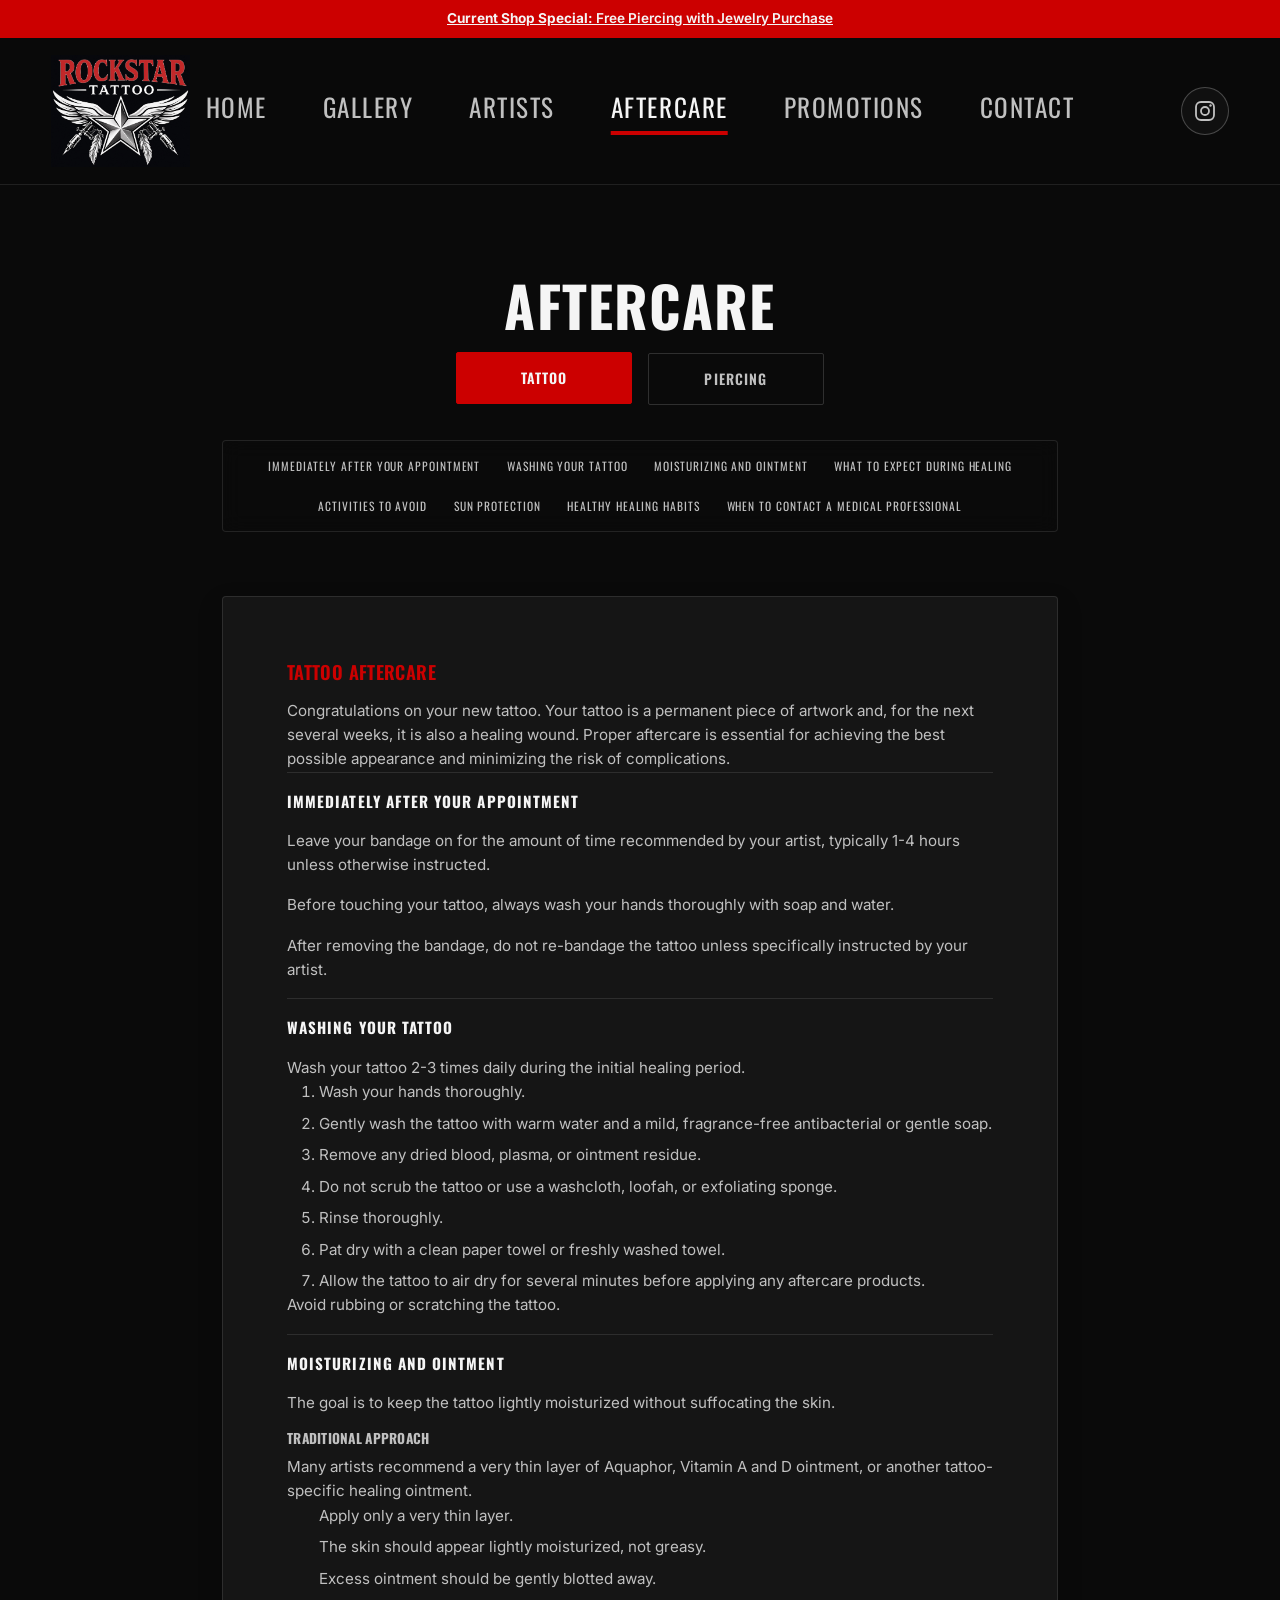
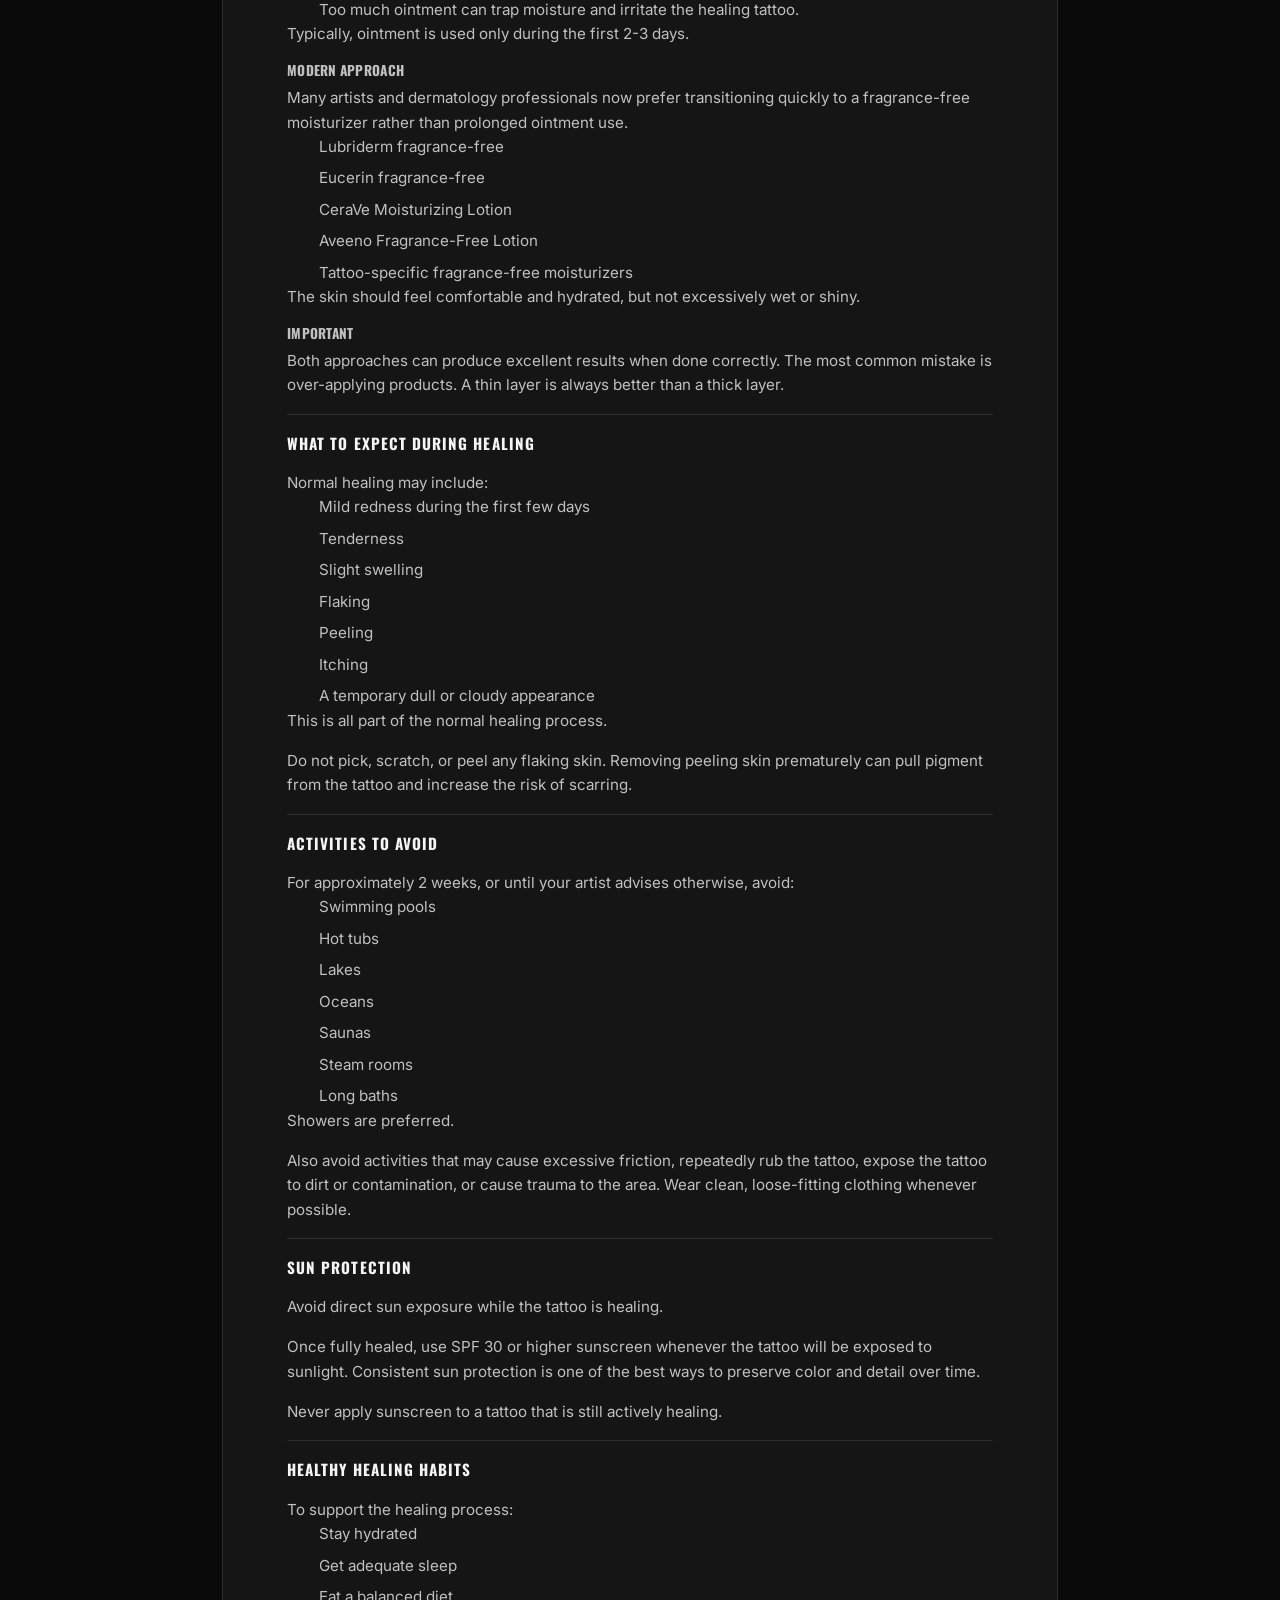
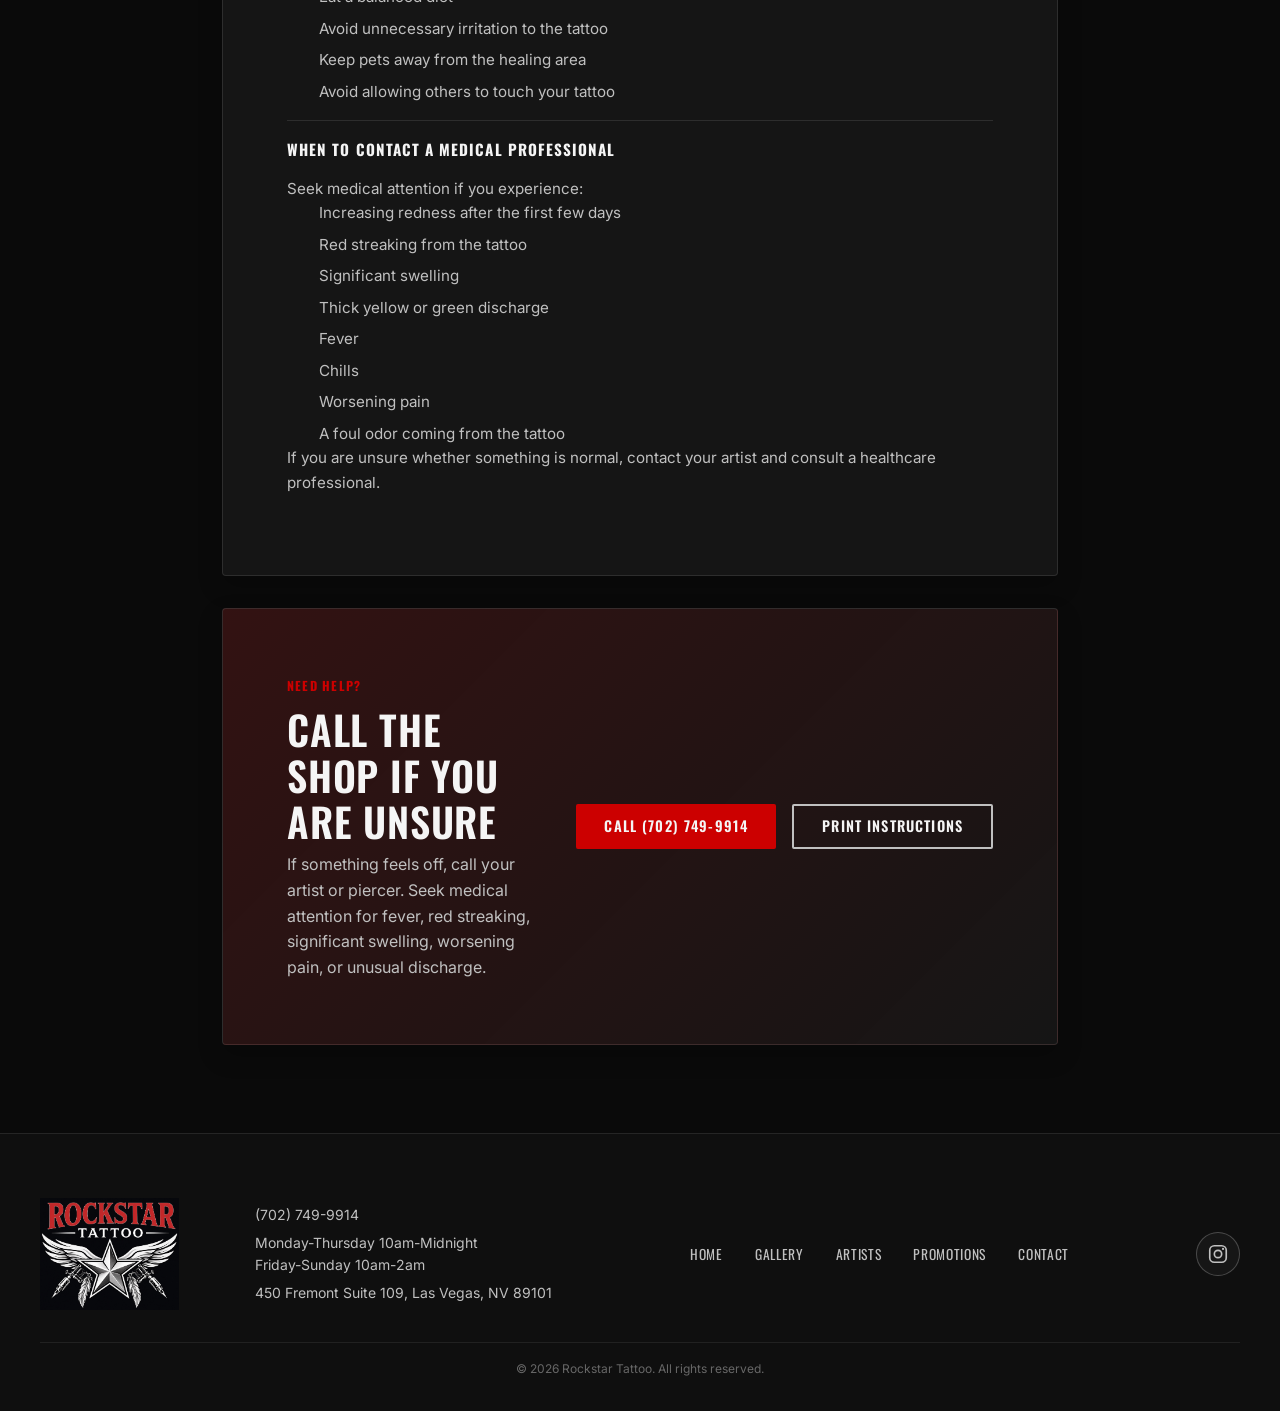
==== commit f64c14c7: "Polish modern UI gallery and artist portfolio flow" ====
--- a/aftercare.html
+++ b/aftercare.html
@@ -12,11 +12,11 @@
 
   <link rel="stylesheet" href="css/variables.css?v=logo-jpg-1">
   <link rel="stylesheet" href="css/reset.css?v=layout-refine-1">
-  <link rel="stylesheet" href="css/typography.css?v=cleanup-1">
-  <link rel="stylesheet" href="css/header.css?v=socials-1">
-  <link rel="stylesheet" href="css/nav.css?v=touch-targets-1">
+  <link rel="stylesheet" href="css/typography.css?v=tag-hide-1">
+  <link rel="stylesheet" href="css/header.css?v=menu-adjustments-1">
+  <link rel="stylesheet" href="css/nav.css?v=menu-adjustments-1">
   <link rel="stylesheet" href="css/footer.css?v=footer-social-layout-1">
-  <link rel="stylesheet" href="css/aftercare.css?v=cleanup-1">
+  <link rel="stylesheet" href="css/aftercare.css?v=aftercare-fade-1">
 </head>
 <body>
 
@@ -31,9 +31,9 @@
       <a href="gallery.html">Gallery</a>
       <a href="artists.html">Artists</a>
       <div class="nav-item-dropdown">
-        <button type="button" class="nav-dropdown-toggle active" id="aftercare-header-toggle" aria-expanded="false" aria-controls="aftercare-header-menu">
+        <a href="aftercare.html?type=tattoo" class="nav-dropdown-toggle active" id="aftercare-header-toggle" aria-expanded="false" aria-controls="aftercare-header-menu">
           Aftercare
-        </button>
+        </a>
         <div class="nav-dropdown-menu" id="aftercare-header-menu" aria-label="Aftercare submenu">
           <a href="aftercare.html?type=tattoo">Tattoo Aftercare</a>
           <a href="aftercare.html?type=piercing">Piercing Aftercare</a>
@@ -323,7 +323,7 @@
       </nav>
       <div class="footer-info">
         <a href="tel:7027499914">(702) 749-9914</a>
-        <p class="footer-hours">Monday - Thursday 10am-Midnight<br>Friday-Sunday 10am-2am</p>
+        <p class="footer-hours">Monday-Thursday 10am-Midnight<br>Friday-Sunday 10am-2am</p>
         <p>450 Fremont Suite 109, Las Vegas, NV 89101</p>
       </div>
       <div class="footer-socials" aria-label="Social links">
@@ -339,10 +339,10 @@
     <p class="footer-copyright">&copy; <span id="footer-year"></span> Rockstar Tattoo. All rights reserved.</p>
   </footer>
 
-  <script src="js/promos.js?v=cleanup-1"></script>
+  <script src="js/promos.js?v=promo-index-1"></script>
   <script src="js/nav.js?v=cleanup-1"></script>
   <script src="js/countdown.js?v=cleanup-1"></script>
-  <script src="js/aftercare.js?v=cleanup-1"></script>
-  <script src="js/reveal.js?v=modern-ui-1"></script>
+  <script src="js/aftercare.js?v=aftercare-fade-2"></script>
+  <script src="js/reveal.js?v=aftercare-reveal-1"></script>
 </body>
 </html>
--- a/css/typography.css
+++ b/css/typography.css
@@ -98,7 +98,7 @@
 }
 
 .tag-list {
-  display: flex;
+  display: none;
   flex-wrap: wrap;
   gap: 0.45rem;
   margin: 0;
--- a/css/header.css
+++ b/css/header.css
@@ -176,9 +176,11 @@
 .hamburger {
   display: flex;
   flex-direction: column;
-  justify-content: space-between;
-  width: 49px;
-  height: 35px;
+  align-items: center;
+  justify-content: center;
+  gap: 9.5px;
+  width: var(--tap-target);
+  height: var(--tap-target);
   min-height: var(--tap-target);
   background: none;
   border: none;
@@ -188,8 +190,8 @@
 
 .hamburger span {
   display: block;
-  width: 100%;
-  height: 4px;
+  width: 39px;
+  height: 3px;
   background-color: var(--color-white);
   transition: transform var(--transition-base), opacity var(--transition-fast);
 }
--- a/css/nav.css
+++ b/css/nav.css
@@ -38,7 +38,7 @@
   display: flex;
   flex-direction: column;
   align-items: center;
-  gap: 0.875rem;
+  gap: 1.25rem;
   margin: auto 0;
 }
 
@@ -50,7 +50,7 @@
   min-height: 48px;
   padding: 0.35rem 0.75rem;
   font-family: var(--font-heading);
-  font-size: clamp(1.25rem, 5vw, 1.875rem);
+  font-size: clamp(1.5rem, 6vw, 2.25rem);
   font-weight: 700;
   line-height: 1.1;
   text-transform: uppercase;
@@ -81,7 +81,7 @@
   display: flex;
   flex-direction: column;
   align-items: center;
-  gap: 0.5rem;
+  gap: 0.72rem;
   max-height: 0;
   opacity: 0;
   overflow: hidden;
@@ -92,7 +92,7 @@
 .nav-overlay .nav-dropdown-menu a {
   min-height: 38px;
   padding: 0.2rem 0.6rem;
-  font-size: clamp(0.95rem, 3.6vw, 1.15rem);
+  font-size: clamp(1.14rem, 4.3vw, 1.38rem);
   font-weight: 500;
   line-height: 1.1;
   color: var(--color-silver);
@@ -139,25 +139,25 @@
   }
 
   .nav-overlay nav {
-    gap: 0.55rem;
+    gap: 0.65rem;
   }
 
   .nav-overlay nav a,
   .nav-overlay .nav-dropdown-toggle {
-    min-height: 38px;
+    min-height: 40px;
     padding: 0.2rem 0.5rem;
-    font-size: clamp(1.05rem, 4.6vw, 1.35rem);
+    font-size: clamp(1.17rem, 5.1vw, 1.5rem);
     line-height: 1.05;
   }
 
   .nav-overlay .nav-dropdown-menu {
-    gap: 0.35rem;
+    gap: 0.42rem;
   }
 
   .nav-overlay .nav-dropdown-menu a {
     min-height: 32px;
     padding: 0.15rem 0.45rem;
-    font-size: clamp(0.875rem, 3.4vw, 1rem);
+    font-size: clamp(0.98rem, 3.8vw, 1.12rem);
     line-height: 1.05;
   }
 
--- a/css/aftercare.css
+++ b/css/aftercare.css
@@ -98,6 +98,20 @@
   border-radius: 4px;
   padding: var(--space-md);
   box-shadow: var(--shadow-soft);
+}
+
+.aftercare-panel.is-fading-in {
+  animation: aftercare-panel-fade 1s ease both;
+}
+
+@keyframes aftercare-panel-fade {
+  from {
+    opacity: 0.18;
+  }
+
+  to {
+    opacity: 1;
+  }
 }
 
 .aftercare-panel h2 {
@@ -226,3 +240,9 @@
     align-items: center;
   }
 }
+
+@media (prefers-reduced-motion: reduce) {
+  .aftercare-panel.is-fading-in {
+    animation: none;
+  }
+}
